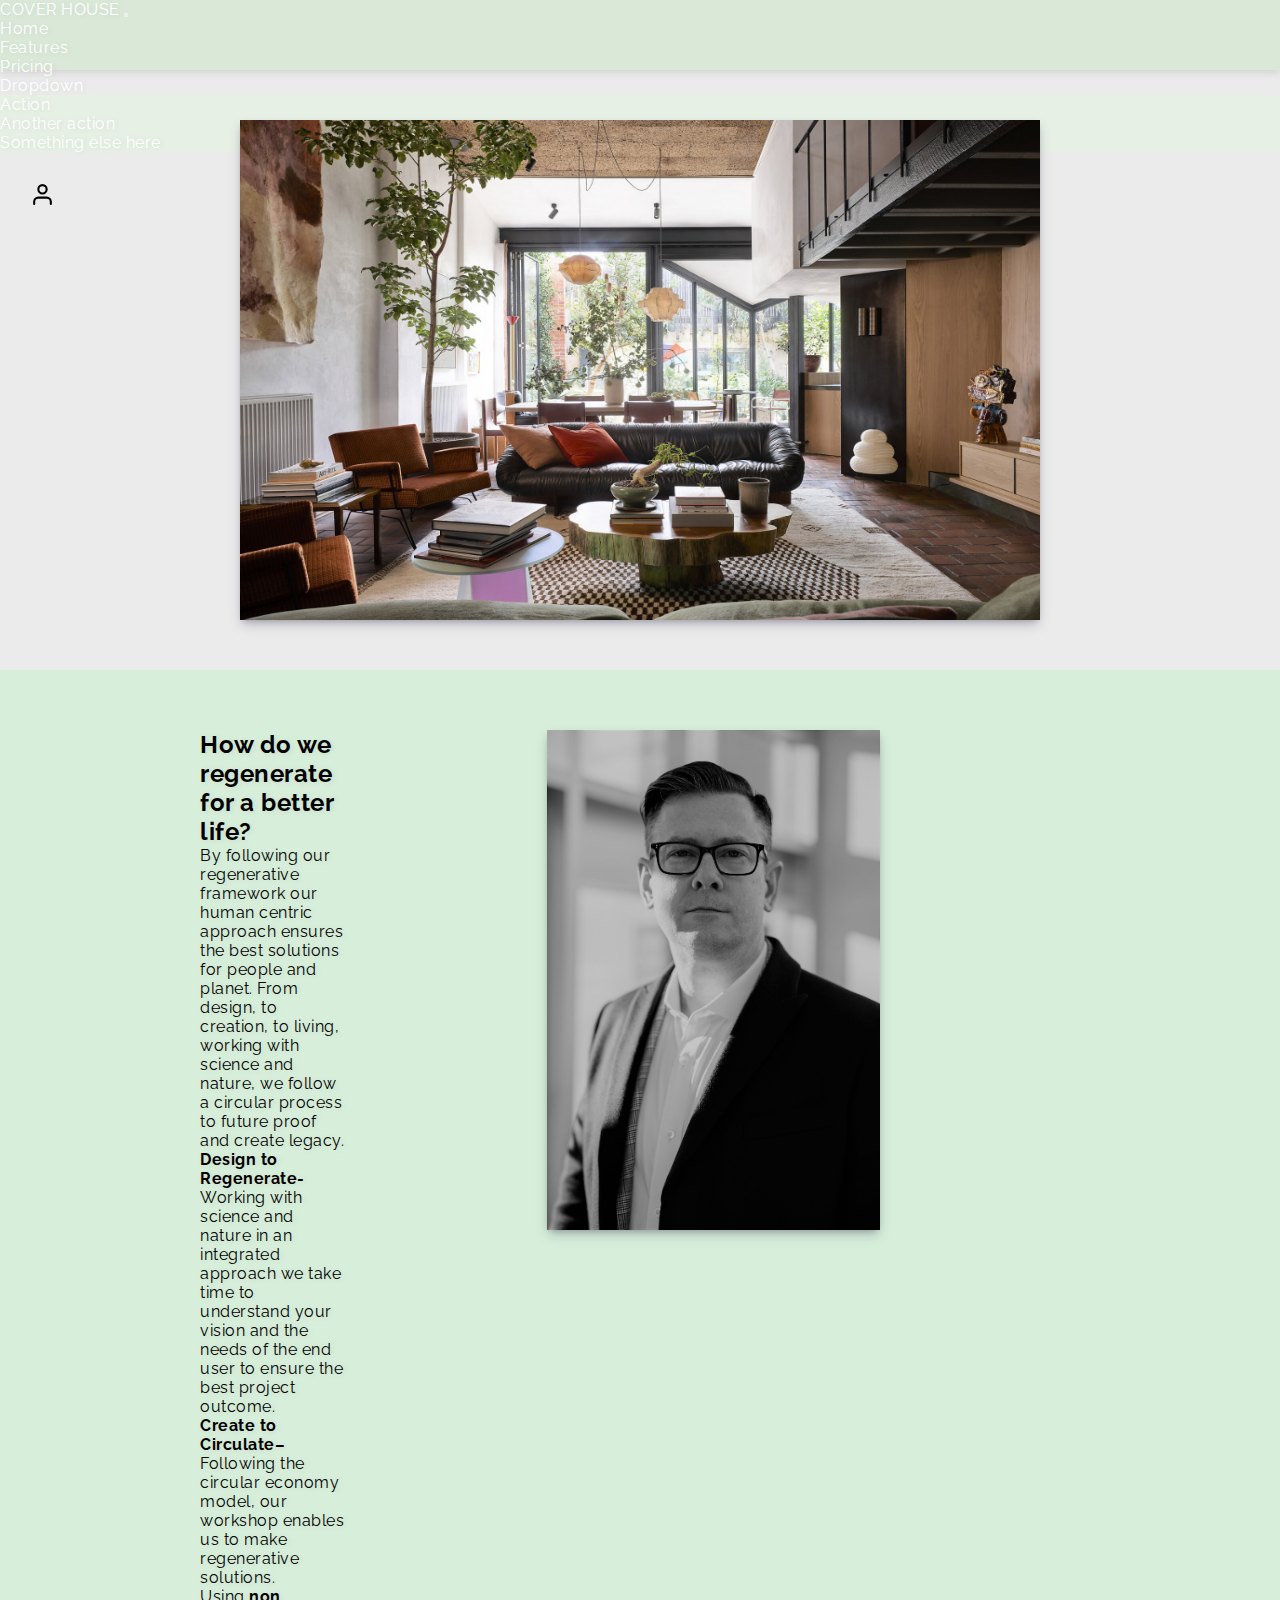
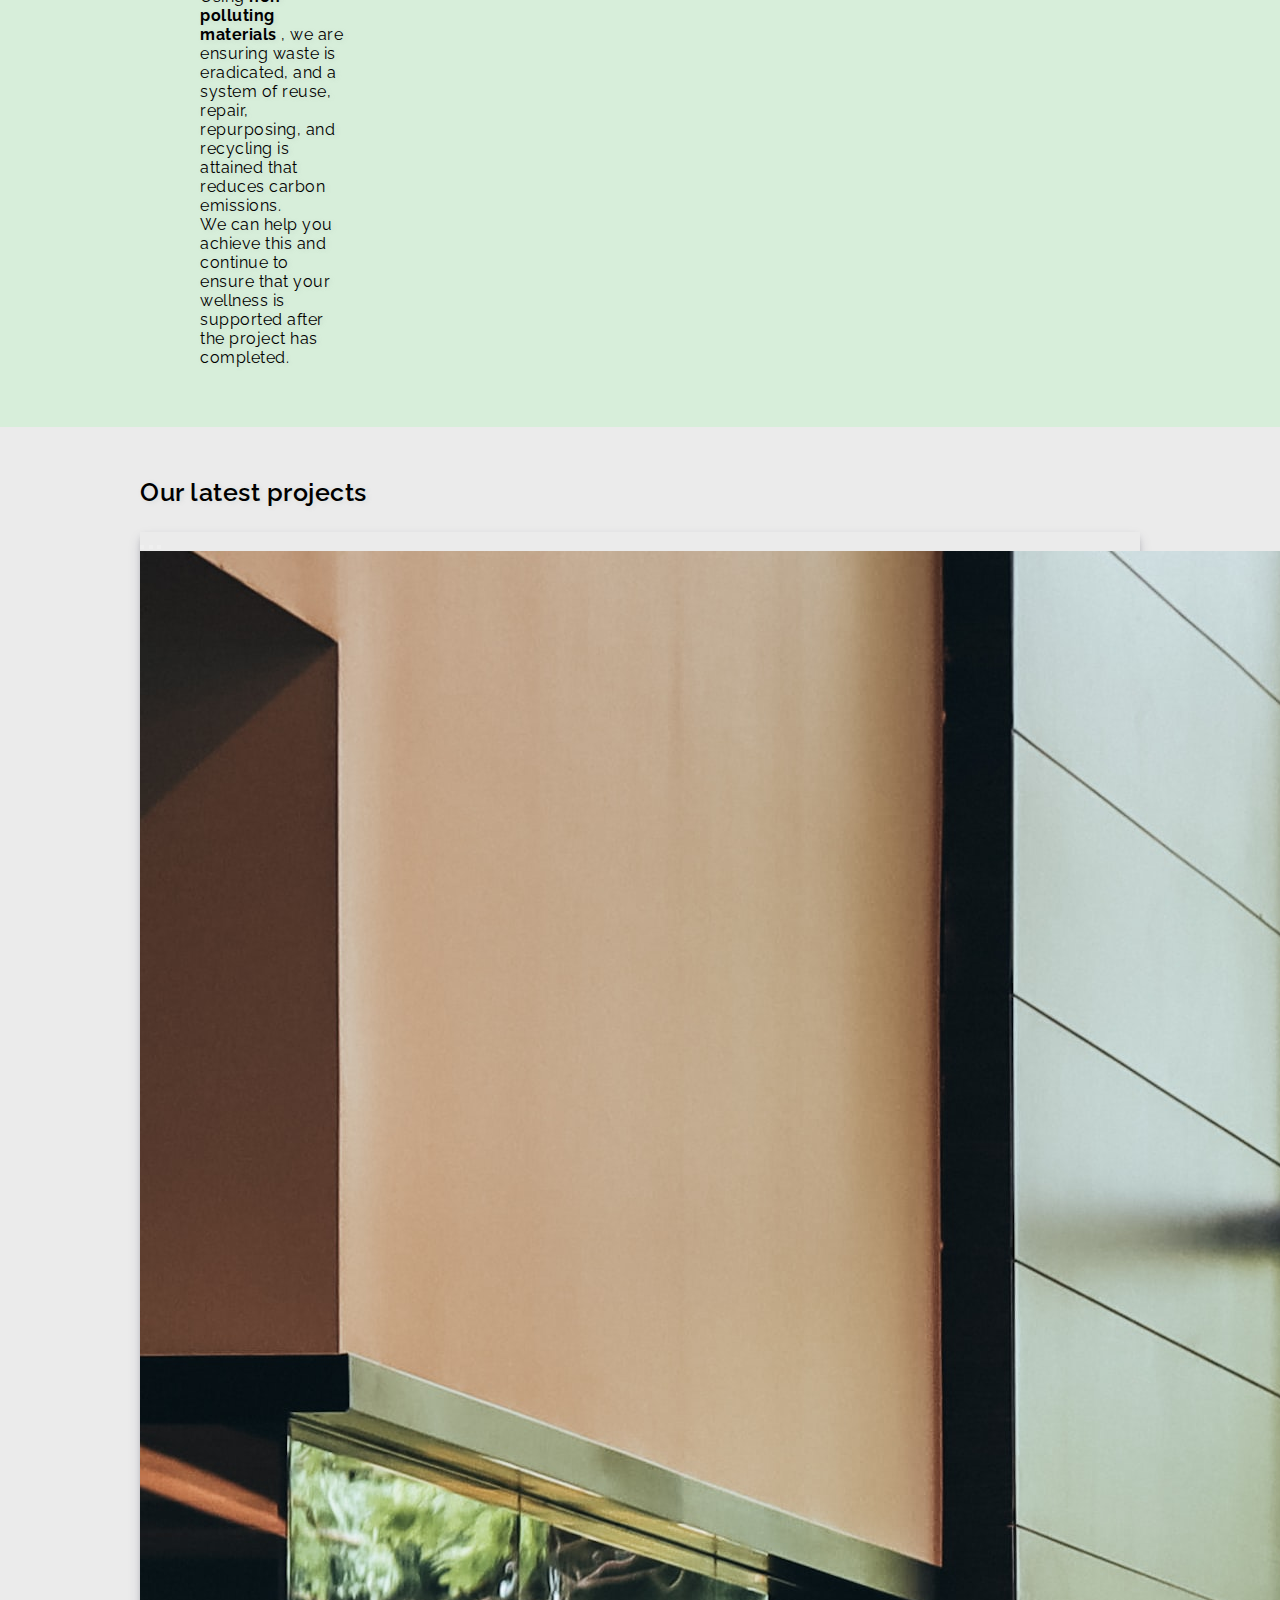
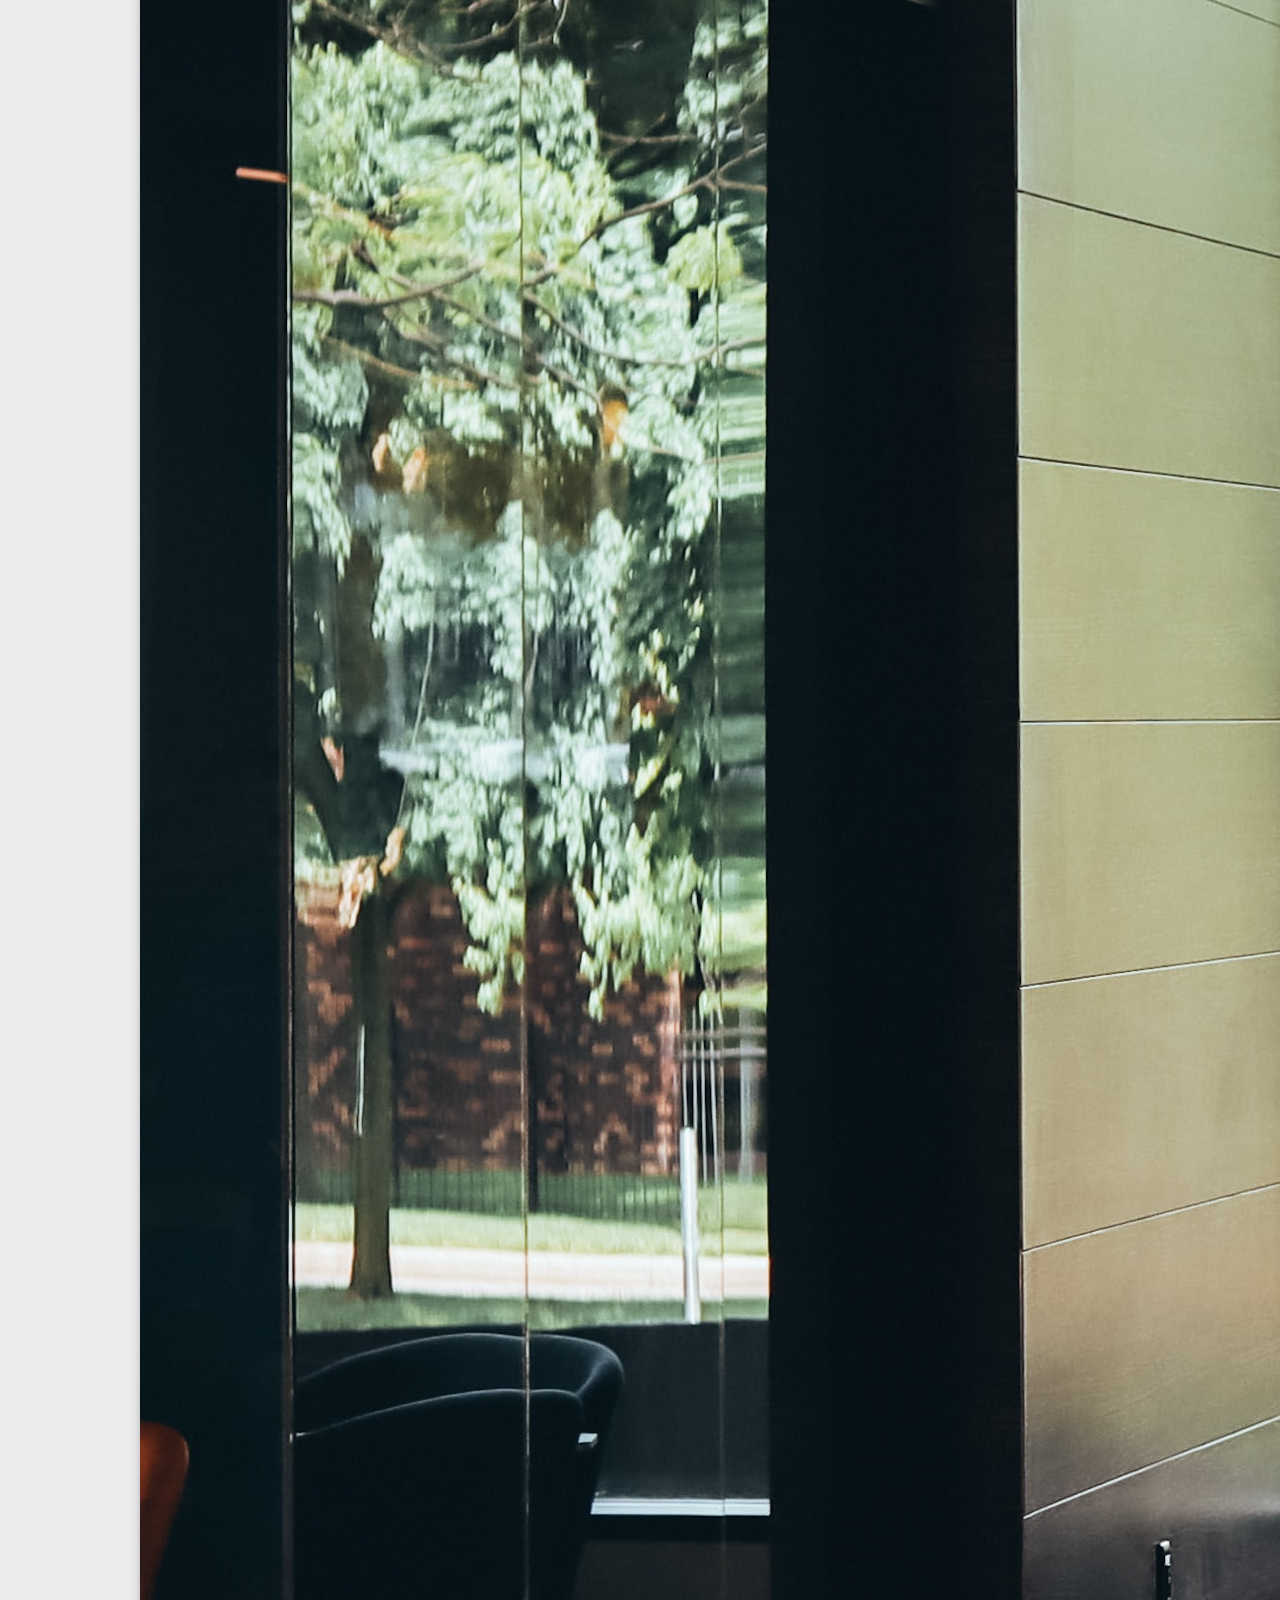
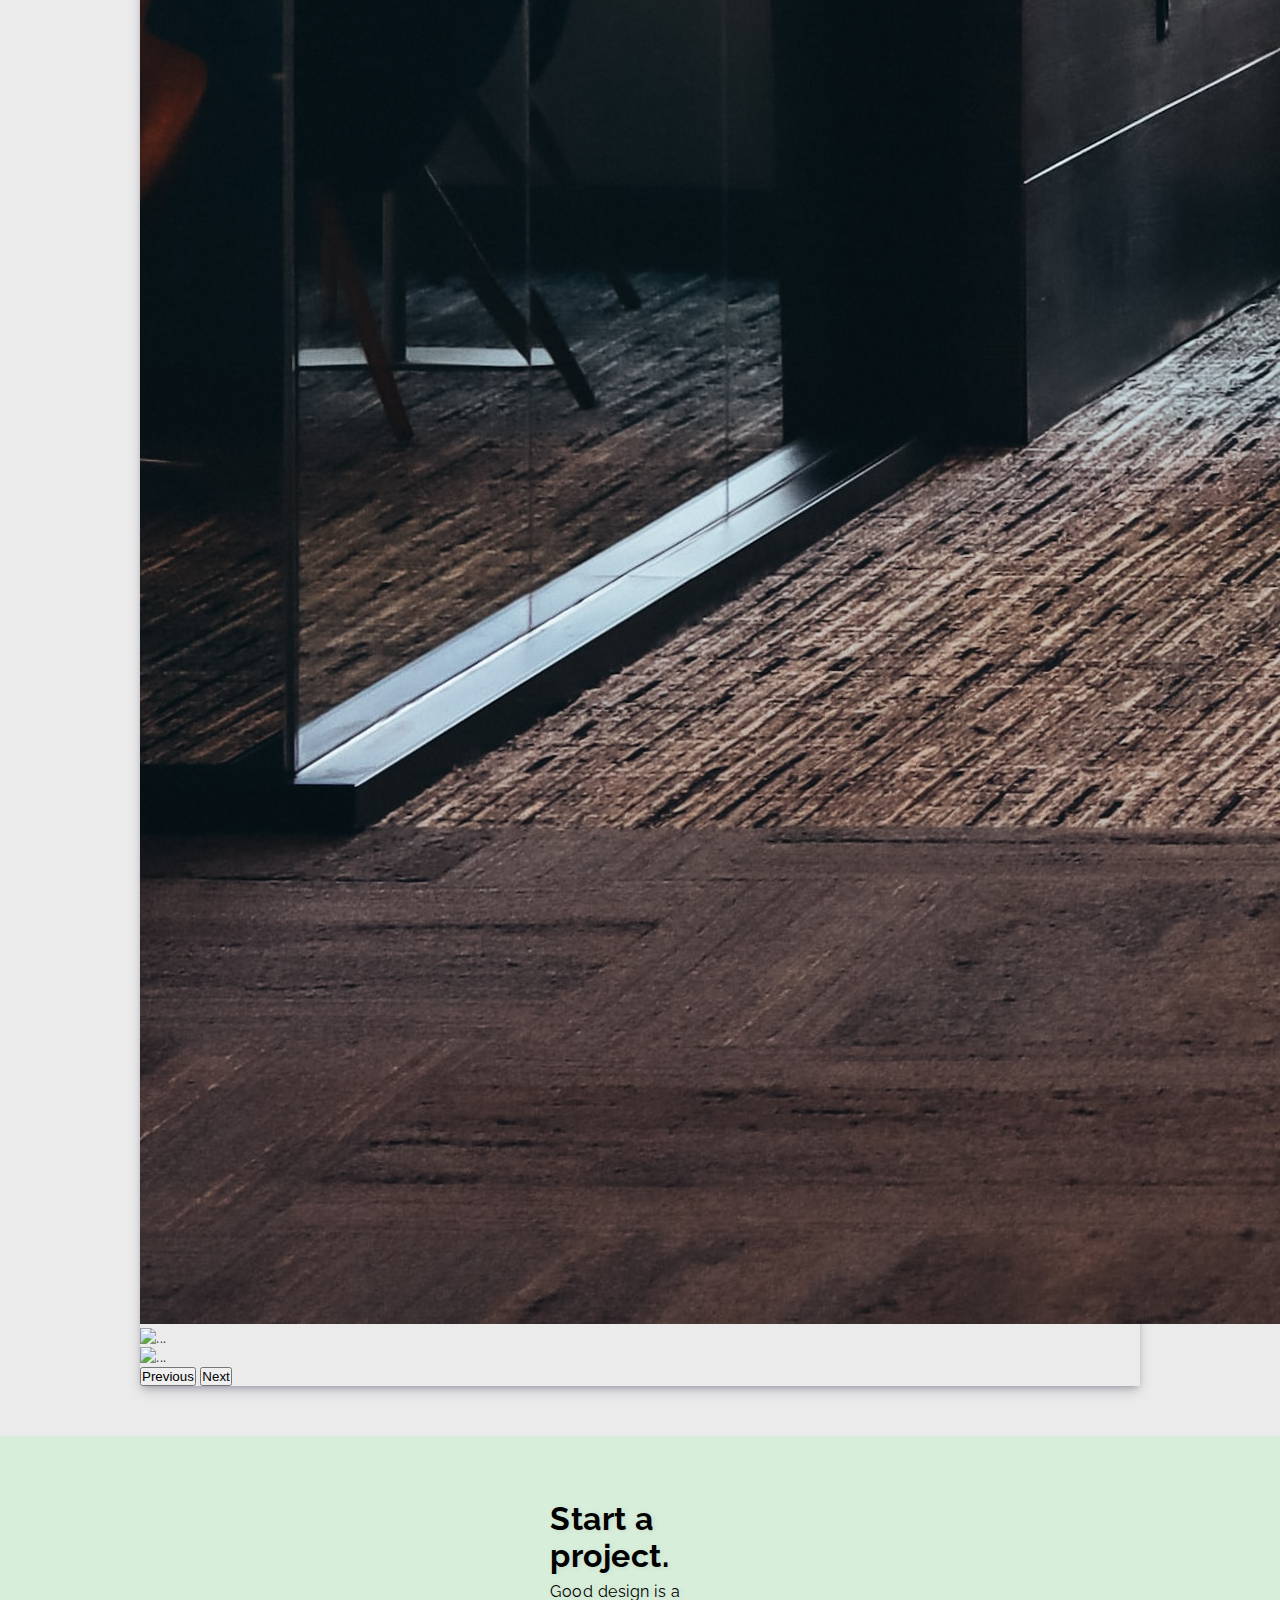
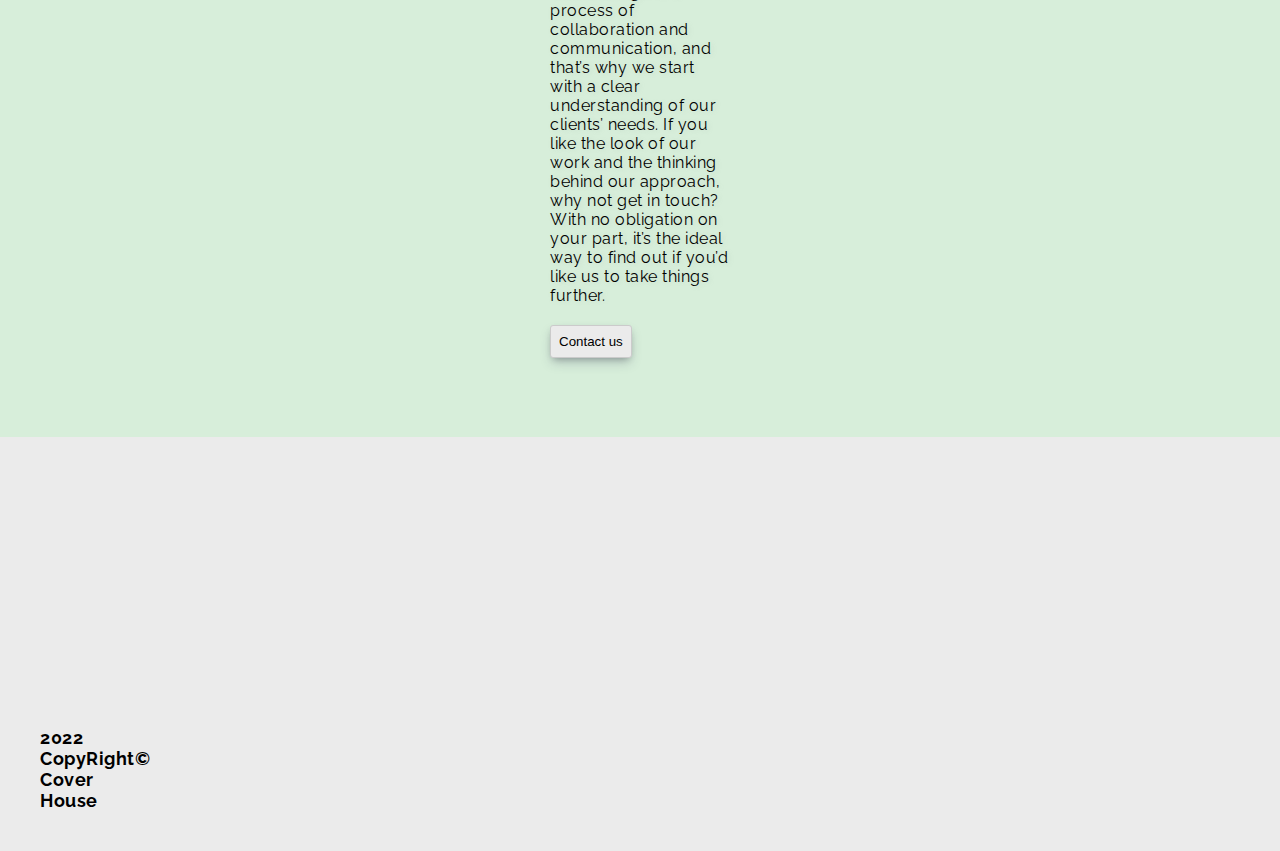
==== PruebaWeb3/HTML/index.html @ c7b503f0 "Cambio de copyright a copyright 2022" ====
﻿<!DOCTYPE html>
<html>
<head>
    <meta charset="utf-8" />
    <!--CSS-->
    <link href="https://cdn.jsdelivr.net/npm/bootstrap@5.2.0-beta1/dist/css/bootstrap.min.css" rel="stylesheet" integrity="sha384-0evHe/X+R7YkIZDRvuzKMRqM+OrBnVFBL6DOitfPri4tjfHxaWutUpFmBp4vmVor" crossorigin="anonymous">
    <link href="../CSS/styles.css" rel="stylesheet" />
    <title>Cover House</title>
</head>
<body>

    <!-- NAVBAR-->
    <nav class="navbar navbar-expand-lg background-navbar-green">
        <div class="container-fluid">
            <a class="navbar-brand" href="#">COVER HOUSE</a>
            <button class="navbar-toggler" type="button" data-bs-toggle="collapse" data-bs-target="#navbarNavDropdown" aria-controls="navbarNavDropdown" aria-expanded="false" aria-label="Toggle navigation">
                <span class="navbar-toggler-icon"></span>
            </button>
            <div class="collapse navbar-collapse" id="navbarNavDropdown">
                <ul class="navbar-nav">
                    <li class="nav-item">
                        <a class="nav-link " aria-current="page" href="#">Home</a>
                    </li>
                    <li class="nav-item">
                        <a class="nav-link" href="#">Features</a>
                    </li>
                    <li class="nav-item">
                        <a class="nav-link" href="#">Pricing</a>
                    </li>
                    <li class="nav-item dropdown">
                        <a class="nav-link dropdown-toggle" href="#" id="navbarDropdownMenuLink" role="button" data-bs-toggle="dropdown" aria-expanded="false">
                            Dropdown
                        </a>
                        <ul class="dropdown-menu" aria-labelledby="navbarDropdownMenuLink">
                            <li><a class="dropdown-item" href="#">Action</a></li>
                            <li><a class="dropdown-item" href="#">Another action</a></li>
                            <li><a class="dropdown-item" href="#">Something else here</a></li>
                        </ul>
                    </li>
                </ul>
            </div>
        </div>
        <div class="navbar-logo">
            <a href=""> <img src="../IMG/user.svg" alt="User" height="25" width="25"> </a> 
        </div>
    </nav>

    <!-- COVER IMAGE-->

    <div class="img-container">
        <img class="cover-img img-fluid" src="../IMG/cover-house.jpg" alt="Cover house " />
        <a class="text-image" href="../"> <h2>Gallery</h2></a>
    </div>

    <!--TESTIMONY-->
    <div class="testimony-container">
        <div class="text-testimony-container">

            <h2>How do we regenerate for a better life? </h2>
            <p>
                By following our regenerative framework our human centric approach ensures the best solutions for people and planet.

                From design, to creation, to living, working with science and nature, we follow a circular process to future proof and create legacy.
            </p>

            <p>
                <b>Design to Regenerate- </b> Working with science and nature in an integrated approach we take time to understand your vision and the needs of the end user to ensure the best project outcome.
            </p>

            <p> <b>Create to Circulate– </b>Following the circular economy model, our workshop enables us to make regenerative solutions.</p>
            <p> Using <b>non polluting materials</b> , we are ensuring waste is eradicated, and a system of reuse, repair, repurposing, and recycling is attained that reduces carbon emissions.</p>

            <p>We can help you achieve this and continue to ensure that your wellness is supported after the project has completed.</p>
        </div>
        <img class="img-testimony-container" src="../IMG/arquitecto-bw.jpg" alt="Architect" />
    </div>

    <!--CAROUSEL-->
    

    <div class="projects-carousel-container">

        <h3 class="title-projects"> Our latest projects</h3>

        <div id="carouselExampleDark" class="carousel carousel-dark slide" data-bs-ride="carousel">
            <div class="carousel-indicators">
                <button type="button" data-bs-target="#carouselExampleDark" data-bs-slide-to="0" class="active" aria-current="true" aria-label="Slide 1"></button>
                <button type="button" data-bs-target="#carouselExampleDark" data-bs-slide-to="1" aria-label="Slide 2"></button>
                <button type="button" data-bs-target="#carouselExampleDark" data-bs-slide-to="2" aria-label="Slide 3"></button>
            </div>
            <div class="carousel-inner">
                <div class="carousel-item active">
                    <img src="../IMG/project-living.jpg" class="d-block w-100" alt="...">
                </div>
                <div class="carousel-item" >
                    <img src="../IMG/project-bathroom.jpg" class="d-block w-100" alt="...">

                </div>
                <div class="carousel-item">
                    <img src="../IMG/project-livingroom2.jpg"  class="d-block w-100" alt="..." />
                </div>
            </div>
            <button class="carousel-control-prev" type="button" data-bs-target="#carouselExampleDark" data-bs-slide="prev">
                <span class="carousel-control-prev-icon" aria-hidden="true"></span>
                <span class="visually-hidden">Previous</span>
            </button>
            <button class="carousel-control-next" type="button" data-bs-target="#carouselExampleDark" data-bs-slide="next">
                <span class="carousel-control-next-icon" aria-hidden="true"></span>
                <span class="visually-hidden">Next</span>
            </button>
        </div>

    </div>

    <!--CONTACT-->

    <div class="consulta-container">
        <h4 class="title-consulta-container"> Start a project.</h4>
        <p class="text-consulta-container">
            Good design is a process of collaboration and communication, and that’s why we start with a clear understanding of our clients’ needs.
            If you like the look of our work and the thinking behind our approach, why not get in touch? 
            With no obligation on your part, it’s the ideal way to find out if you’d like us to take things further.
        </p>
        <button class="button-consulta">Contact us</button>
</div>

    <!--FOOTER-->

    <footer class="footer-container">
        <h4 class="text-footer-container">2022 CopyRight© Cover House</h4>
        <iframe src="https://www.google.com/maps/embed?pb=!1m18!1m12!1m3!1d4472.017684661272!2d16.36511483940194!3d48.20512074247975!2m3!1f0!2f0!3f0!3m2!1i1024!2i768!4f13.1!3m3!1m2!1s0x476d0799bf2006df%3A0x8685168014c4425f!2sThe%20Hofburg!5e0!3m2!1ses!2sar!4v1658348563997!5m2!1ses!2sar" width="400" height="300" style="border:0;" allowfullscreen="" loading="lazy" referrerpolicy="no-referrer-when-downgrade"></iframe>

    </footer>


    <!-- JavaScript-->
    <script src="https://cdn.jsdelivr.net/npm/bootstrap@5.2.0-beta1/dist/js/bootstrap.bundle.min.js"
            integrity="sha384-pprn3073KE6tl6bjs2QrFaJGz5/SUsLqktiwsUTF55Jfv3qYSDhgCecCxMW52nD2" crossorigin="anonymous"></script>
</body>
</html>
---- PruebaWeb3/CSS/styles.css ----
﻿@import url('https://fonts.googleapis.com/css2?family=Oswald:wght@200;300;400&family=Raleway:ital,wght@0,300;1,300&display=swap');

:root {
    --purewhite: #ffffff;
    --body--bg--white: #ebebeb;
    --navbar--bg--green: #DAE8D8;
    --navbar--dropdown--bg--lightergreen: #E7F0E5;
    --container--testimony--lightgreen: #D7EEDA;
    --consulta--container--pinklavender: #EAA79A;
    --consulta--button--verdeOliva: #78783F;
    --consulta--button--verdeMoho: #BBD686;
}

* {
    margin: 0;
    padding: 0;
    box-sizing:border-box;
}
body {
    font-family: 'Raleway', sans-serif;
    font-size: 16px;
    background-color: var(--body--bg--white);
    letter-spacing: 0.5px;
}

/*NAVBAR*/
.navbar {
    height: 70px;
    text-shadow: 2px 1px 5px rgba(145, 150, 150, 0.18);
    box-shadow: rgba(99, 99, 99, 0.2) 0px 2px 8px 0px;
}

.background-navbar-green {
    background-color: var(--navbar--bg--green);
}
/*NAVBAR ITEM*/

.navbar-nav li {
    transition: font-size .2s ease;
}

    .navbar-nav li:hover {
        font-size: 17px;
    }

/*DROPDOWN*/
.dropdown-menu {
    background-color: var(--navbar--dropdown--bg--lightergreen);
    border-radius: 4px;
    border: var(--navbar--dropdown--bg--lightergreen);
}

/*LOGO*/
.navbar-logo {
    margin: 30px;
}

/*COVER IMAGE*/
.img-container {
    align-content: center;
    margin-right: auto;
    margin-left: auto;
    margin-top: 50px;
    margin-bottom: 50px;
    position: relative;
    display: flex;
    justify-content: center;
    align-items: center;
}

.cover-img {
    width: 800px;
    height: 500px;
    transition: .5s ease;
    transition-property: box-shadow, filter;
    box-shadow: rgba(50, 50, 93, 0.25) 0px 6px 12px -2px, rgba(0, 0, 0, 0.3) 0px 3px 7px -3px;
}

.cover-img:hover {
    box-shadow: rgba(50, 50, 93, 0.25) 0px 13px 27px -5px, rgba(0, 0, 0, 0.3) 0px 8px 16px -8px;
    filter: brightness(.5);
}

.text-image {
    color: var(--purewhite);
    position: absolute;
    opacity: 0;
}

.text-image h2 {
    font-size: 28px;
    text-shadow: 2px 1px 15px rgba(145, 150, 150, 0.18);
}

.img-container:hover .text-image {
    transition: .5s ease;
    opacity: 100;
}

a:link {
    color: var(--purewhite);
    text-decoration: none;
}

/*TESTIMONY CONTAINER*/

.testimony-container {
    background-color: var(--container--testimony--lightgreen);
    display: flex;
    align-content: center;
    margin-right: auto;
    margin-left: auto;
    gap: 50px;
}

.text-testimony-container {
    margin-left: 200px;
    margin-right: 150px;
    margin-top: 60px;
    margin-bottom: 60px;
    align-items: center;
    font-size: 16px;
    text-shadow: 2px 1px 5px rgba(145, 150, 150, 0.18);
}

.img-testimony-container {
    width: 550px;
    height: 500px;
    margin-right: 400px;
    margin-top: 60px;
    margin-bottom: 60px;
    box-shadow: rgba(50, 50, 93, 0.25) 0px 6px 12px -2px, rgba(0, 0, 0, 0.3) 0px 3px 7px -3px;
}


/* PROJECT CAROUSEL*/

.projects-carousel-container {
    align-content: center;
    margin-right: auto;
    margin-left: auto;
    margin-top: 50px;
    margin-bottom: 50px;
    position: relative;
    justify-content: center;
    align-items: center;
    max-width: 1000px;
}

.carousel {
    box-shadow: rgba(50, 50, 93, 0.25) 0px 6px 12px -2px, rgba(0, 0, 0, 0.3) 0px 3px 7px -3px;
    
}

.title-projects {
    font-size: 25px;
    margin-bottom: 25px;
    font-weight: 600;
    text-shadow: 2px 1px 5px rgba(145, 150, 150, 0.18);
}

.carousel-caption h5, .carousel-caption p {
    color: var(--purewhite);
    font-size: 17px;
    text-shadow: 2px 1px 5px rgba(145, 150, 150, 0.18);
}

/*CONSULTA*/
.consulta-container {
    background-color: var(--container--testimony--lightgreen);
    padding: 4rem 0;
}

.title-consulta-container {
    margin: 0 550px 8px;
    font-size: 32px;
    text-shadow: 2px 1px 5px rgba(145, 150, 150, 0.18);
}

.text-consulta-container {
    margin: 5px 550px;
    text-shadow: 2px 1px 5px rgba(145, 150, 150, 0.18);
}

.button-consulta {
    background-color: var(--body--bg--white);
    padding: 8px 8px 8px 8px;
    margin: 15px 550px;
    border: 1px solid #CBCBCB;
    border-radius: 3px;
    display: inline-block;
    box-shadow: rgba(50, 50, 93, 0.25) 0px 6px 12px -2px, rgba(0, 0, 0, 0.3) 0px 3px 7px -3px;
}
/*FOOTER*/
.footer-container {
    background-color: var(--body--bg--white);
    margin: 30px;
    display: flex;
    
}

.text-footer-container {
    font-size: 18px;
    margin-bottom: 10px;
    margin-left: 10px;
    margin-top: 260px;
}

iframe {
    height:240px;
    width: 400px;
    margin-left: 800px;
    margin-top: 40px;
}
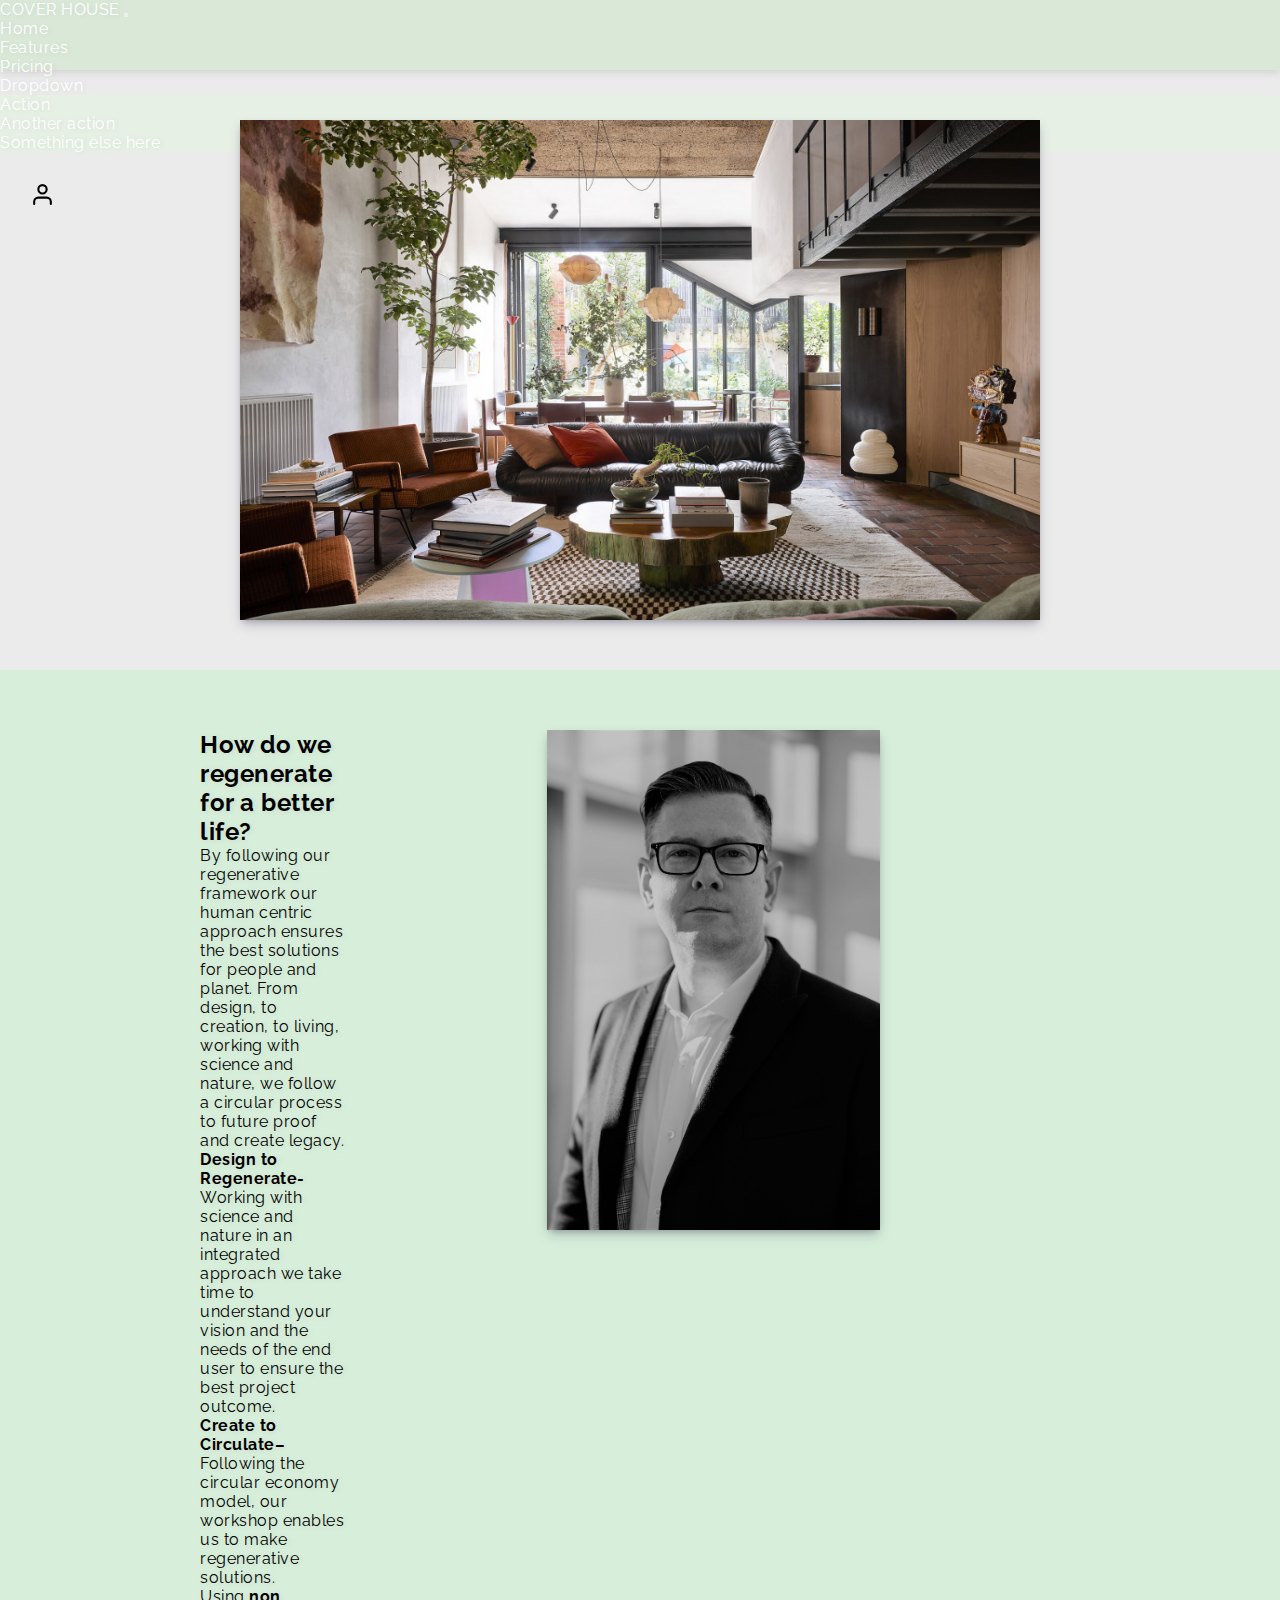
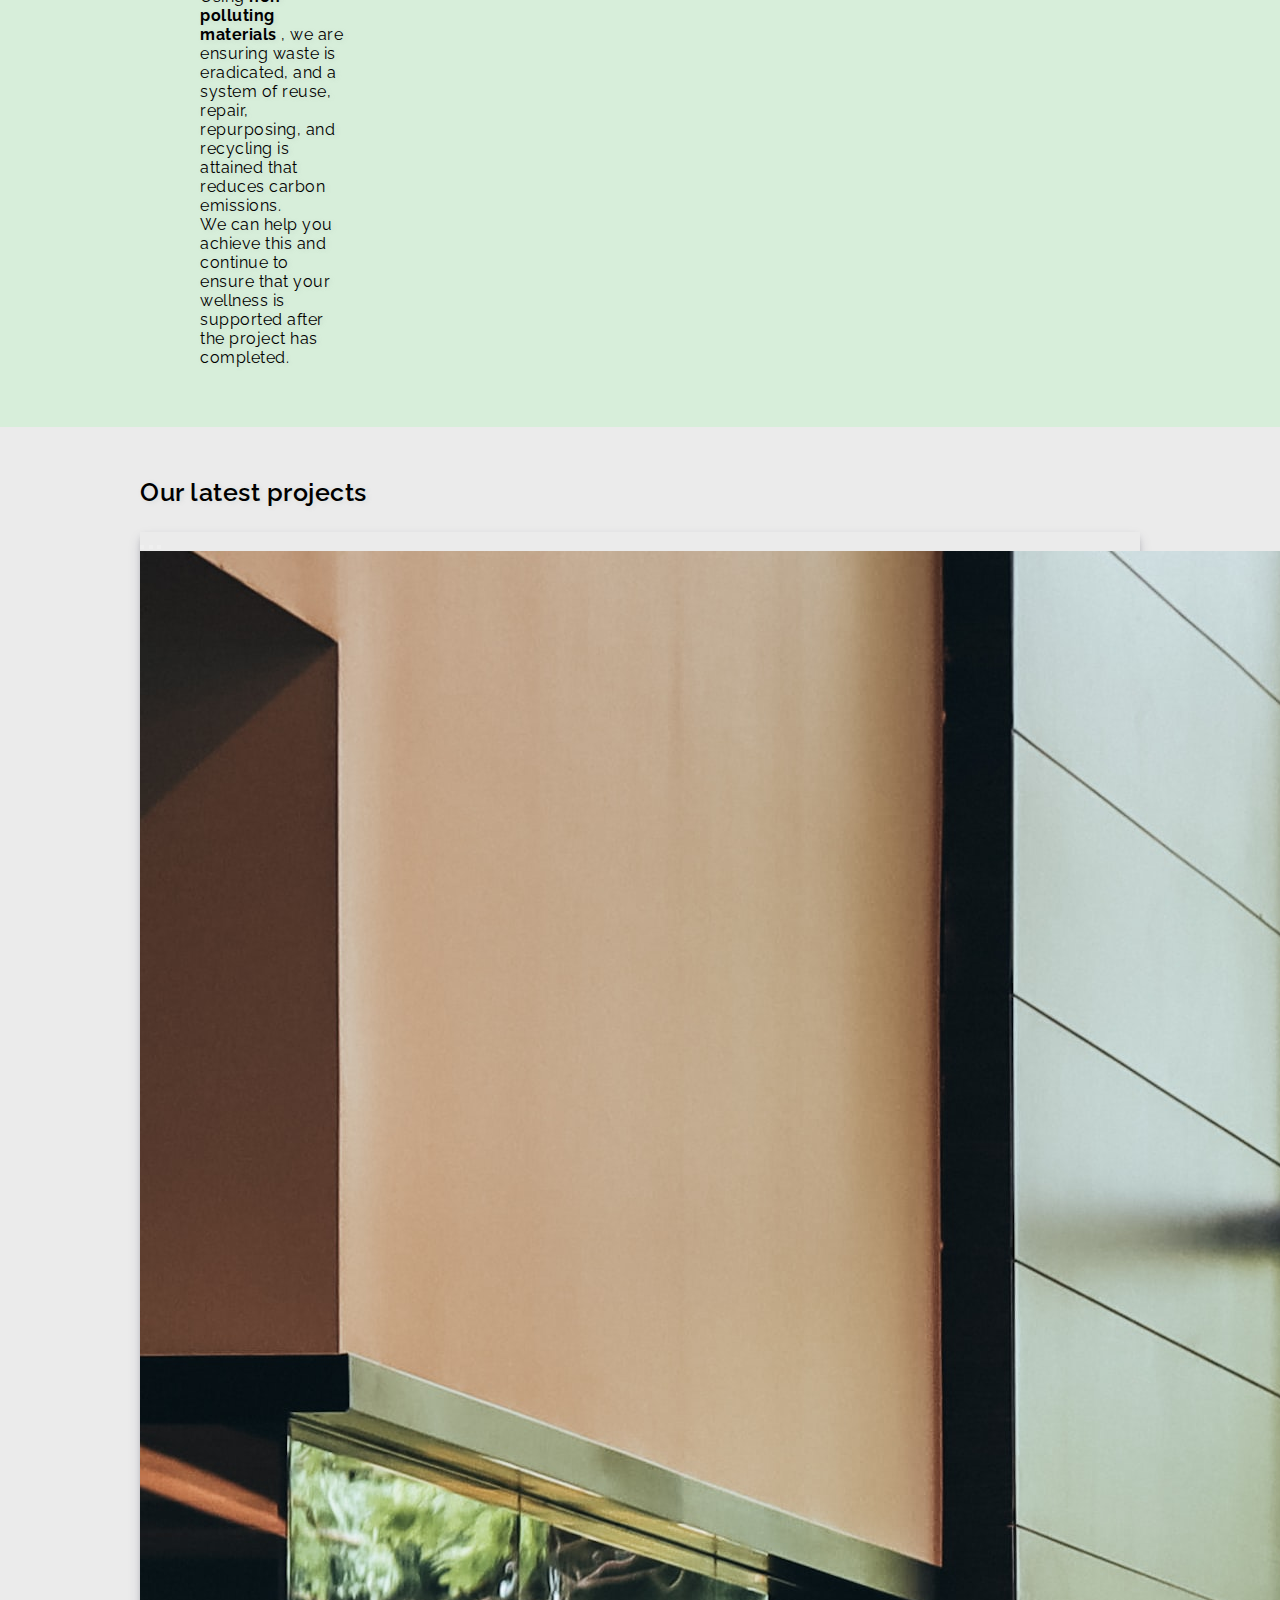
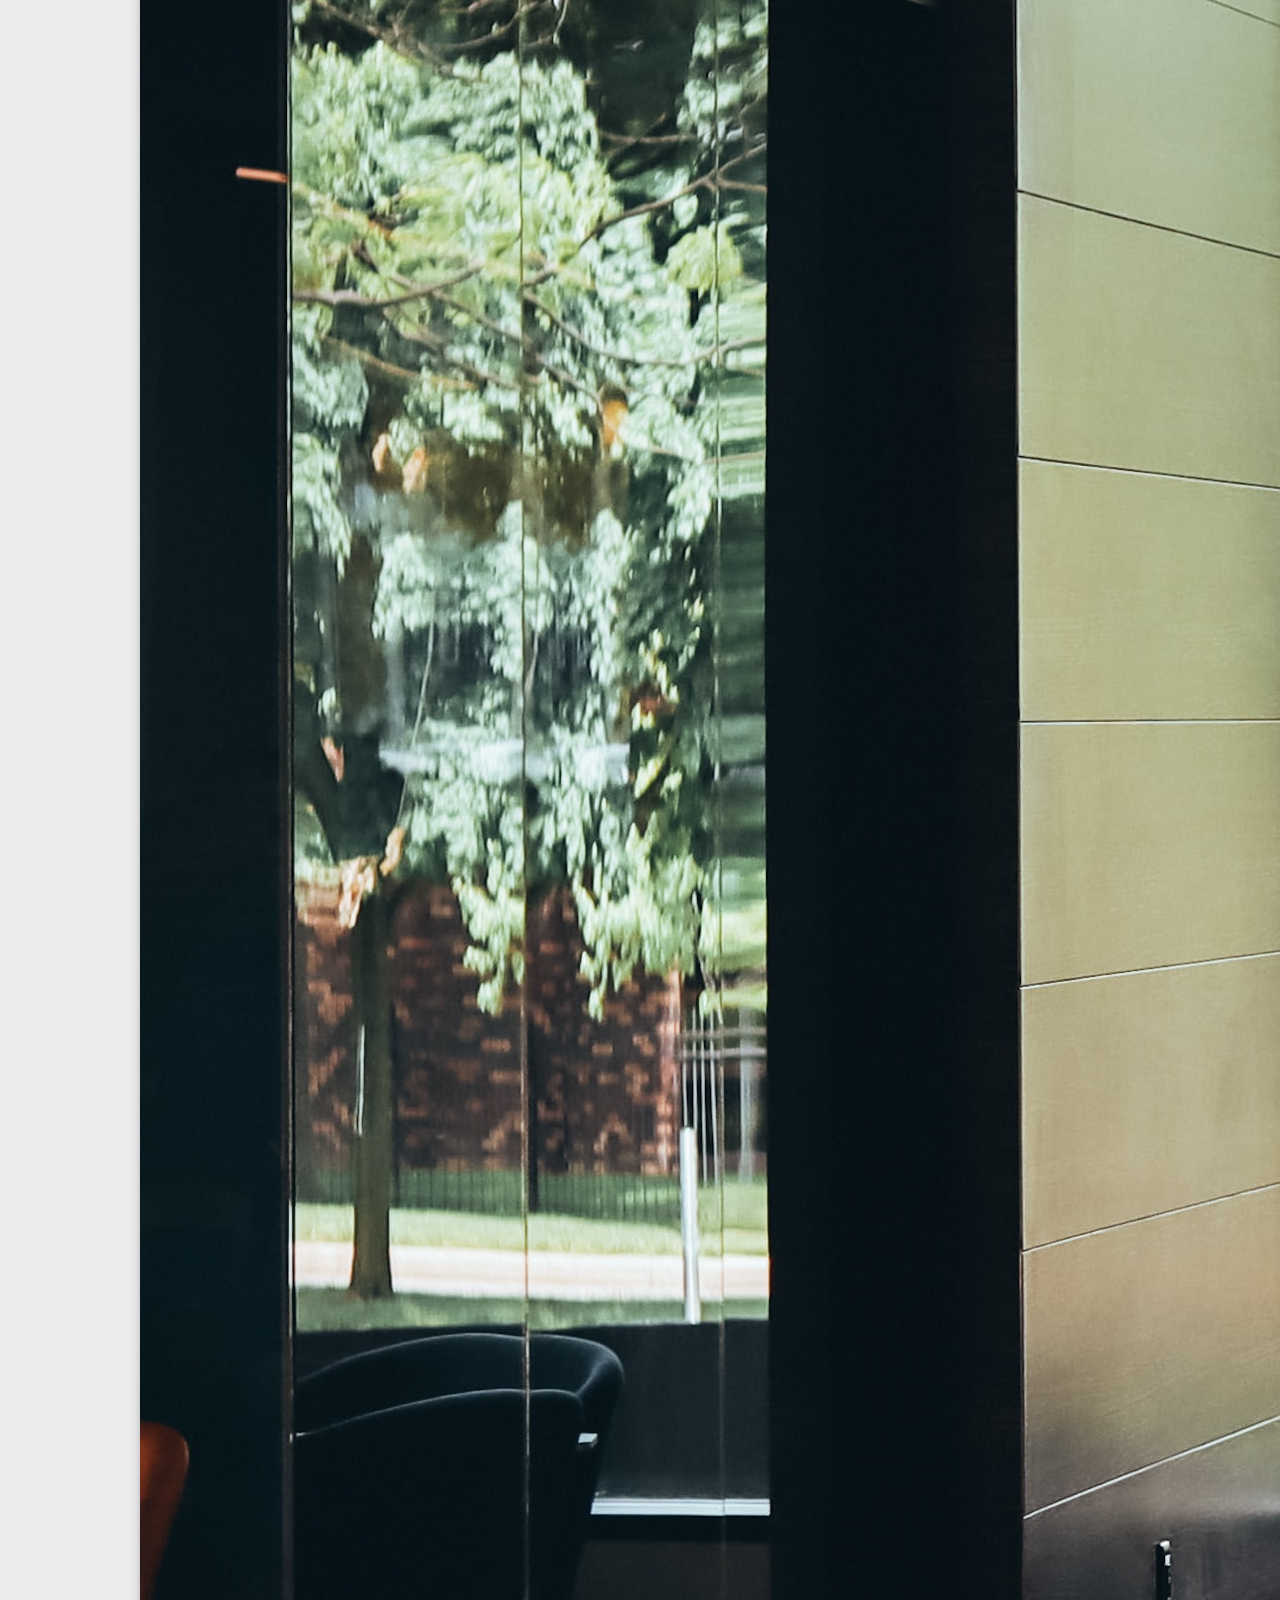
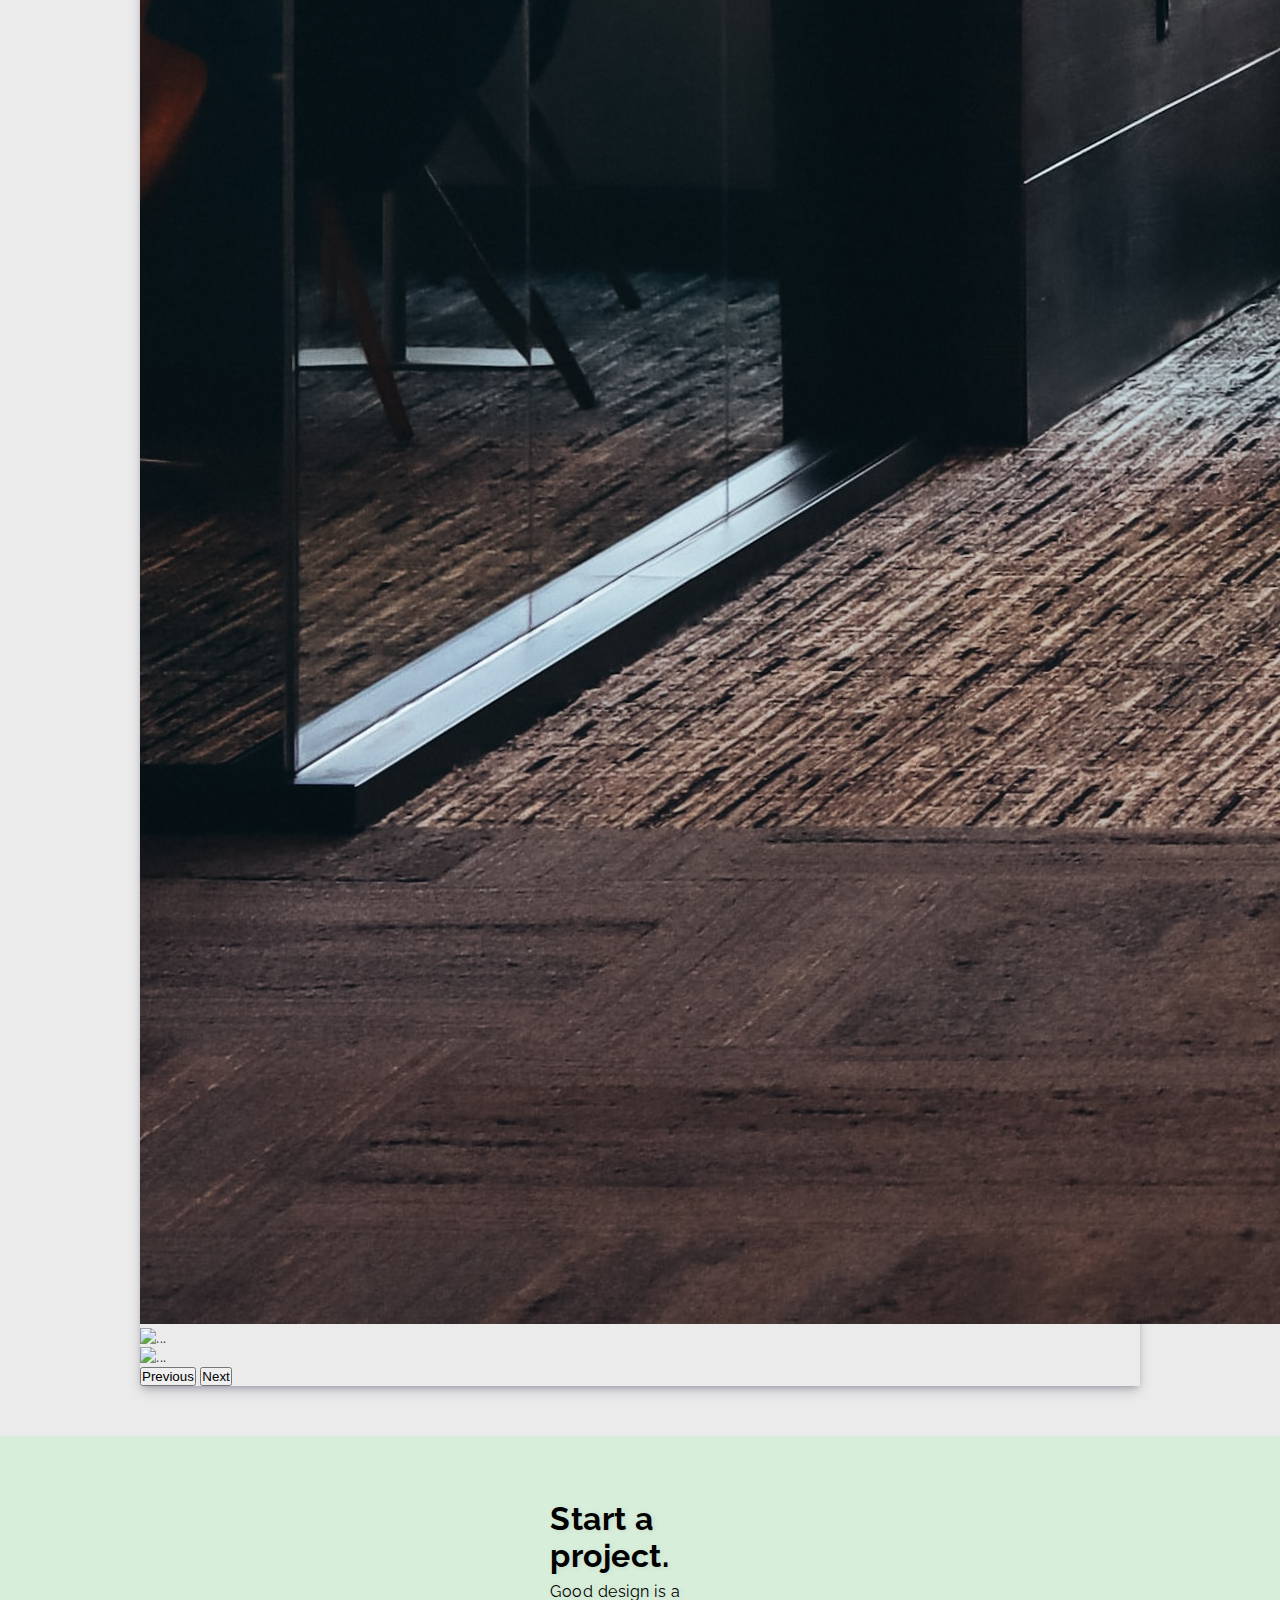
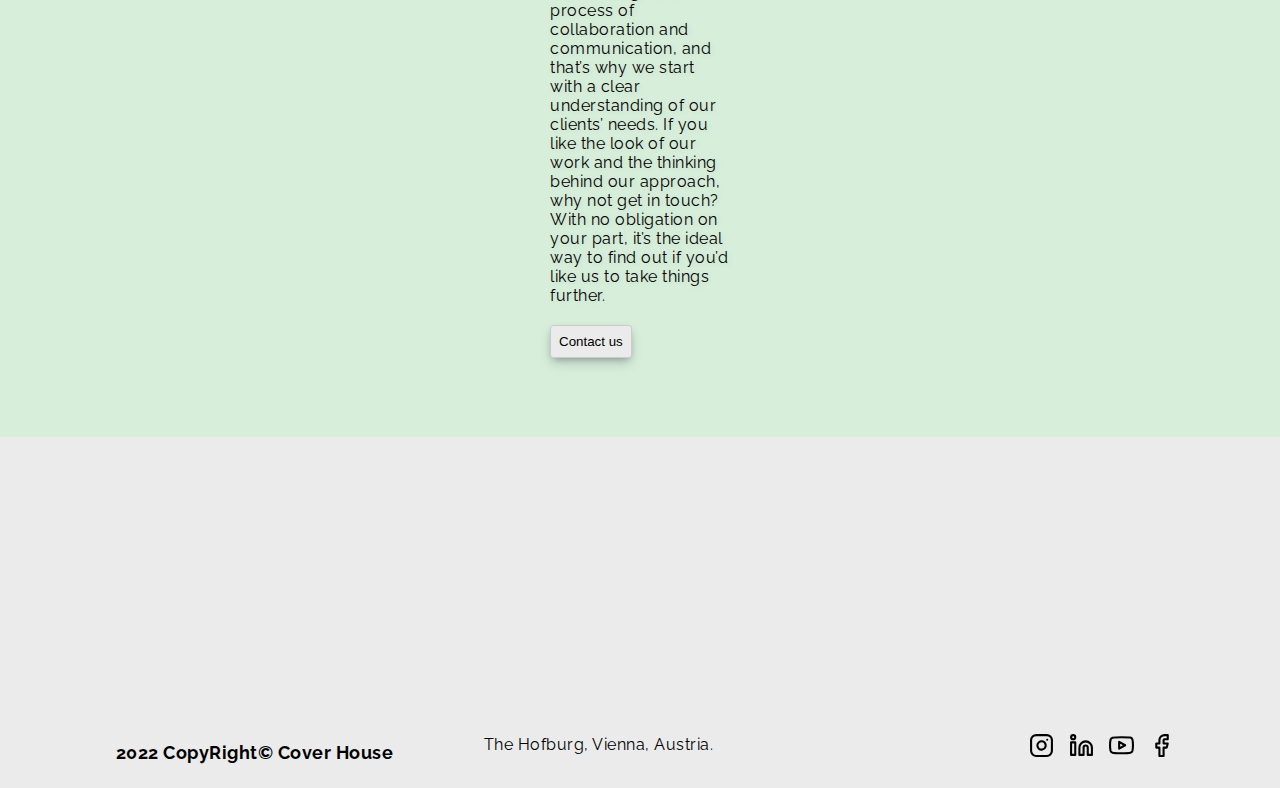
==== commit 15103f12: "Cambios en el footer, iconos, mapa y dirección." ====
--- a/PruebaWeb3/HTML/index.html
+++ b/PruebaWeb3/HTML/index.html
@@ -128,7 +128,19 @@
 
     <footer class="footer-container">
         <h4 class="text-footer-container">2022 CopyRight© Cover House</h4>
-        <iframe src="https://www.google.com/maps/embed?pb=!1m18!1m12!1m3!1d4472.017684661272!2d16.36511483940194!3d48.20512074247975!2m3!1f0!2f0!3f0!3m2!1i1024!2i768!4f13.1!3m3!1m2!1s0x476d0799bf2006df%3A0x8685168014c4425f!2sThe%20Hofburg!5e0!3m2!1ses!2sar!4v1658348563997!5m2!1ses!2sar" width="400" height="300" style="border:0;" allowfullscreen="" loading="lazy" referrerpolicy="no-referrer-when-downgrade"></iframe>
+
+        <div class="footer-map-container">
+            <iframe src="https://www.google.com/maps/embed?pb=!1m18!1m12!1m3!1d4472.017684661272!2d16.36511483940194!3d48.20512074247975!2m3!1f0!2f0!3f0!3m2!1i1024!2i768!4f13.1!3m3!1m2!1s0x476d0799bf2006df%3A0x8685168014c4425f!2sThe%20Hofburg!5e0!3m2!1ses!2sar!4v1658348563997!5m2!1ses!2sar" width="400" height="300" style="border:0;" allowfullscreen="" loading="lazy" referrerpolicy="no-referrer-when-downgrade"></iframe>
+            <p>The Hofburg, Vienna, Austria.</p>
+        </div>
+
+        <div class="footer-icons-container">
+            <img class="footer-icon-container" src="../IMG/instagram.svg" alt="Alternate Text" />
+            <img class="footer-icon-container" src="../IMG/linkedin.svg" alt="Alternate Text" />
+            <img class="footer-icon-container" src="../IMG/youtube.svg" alt="Alternate Text" />
+            <img class="footer-icon-container" src="../IMG/facebook.svg" alt="Alternate Text" />
+        </div>
+
 
     </footer>
 
--- a/PruebaWeb3/CSS/styles.css
+++ b/PruebaWeb3/CSS/styles.css
@@ -14,8 +14,9 @@
 * {
     margin: 0;
     padding: 0;
-    box-sizing:border-box;
-}
+    box-sizing: border-box;
+}
+
 body {
     font-family: 'Raleway', sans-serif;
     font-size: 16px;
@@ -76,10 +77,10 @@
     box-shadow: rgba(50, 50, 93, 0.25) 0px 6px 12px -2px, rgba(0, 0, 0, 0.3) 0px 3px 7px -3px;
 }
 
-.cover-img:hover {
-    box-shadow: rgba(50, 50, 93, 0.25) 0px 13px 27px -5px, rgba(0, 0, 0, 0.3) 0px 8px 16px -8px;
-    filter: brightness(.5);
-}
+    .cover-img:hover {
+        box-shadow: rgba(50, 50, 93, 0.25) 0px 13px 27px -5px, rgba(0, 0, 0, 0.3) 0px 8px 16px -8px;
+        filter: brightness(.5);
+    }
 
 .text-image {
     color: var(--purewhite);
@@ -87,10 +88,10 @@
     opacity: 0;
 }
 
-.text-image h2 {
-    font-size: 28px;
-    text-shadow: 2px 1px 15px rgba(145, 150, 150, 0.18);
-}
+    .text-image h2 {
+        font-size: 28px;
+        text-shadow: 2px 1px 15px rgba(145, 150, 150, 0.18);
+    }
 
 .img-container:hover .text-image {
     transition: .5s ease;
@@ -149,7 +150,6 @@
 
 .carousel {
     box-shadow: rgba(50, 50, 93, 0.25) 0px 6px 12px -2px, rgba(0, 0, 0, 0.3) 0px 3px 7px -3px;
-    
 }
 
 .title-projects {
@@ -194,21 +194,37 @@
 /*FOOTER*/
 .footer-container {
     background-color: var(--body--bg--white);
-    margin: 30px;
-    display: flex;
-    
+    padding:15px;
+    display: flex;
+    justify-content: space-evenly;
 }
 
 .text-footer-container {
     font-size: 18px;
     margin-bottom: 10px;
     margin-left: 10px;
-    margin-top: 260px;
+    margin-top: 290px;
+}
+
+.footer-map-container {
+    display: block;
+    margin-top:39px;
 }
 
 iframe {
-    height:240px;
-    width: 400px;
-    margin-left: 800px;
-    margin-top: 40px;
-}
+    height: 240px;
+    width: 350px;
+}
+
+.footer-icons-container {
+    gap: 15px;
+    display: flex;
+    align-items: end;
+    margin-bottom: 15px;
+    margin-left: 105px;
+}
+
+.footer-icon-container {
+    height: 25px;
+    width: 25px;
+}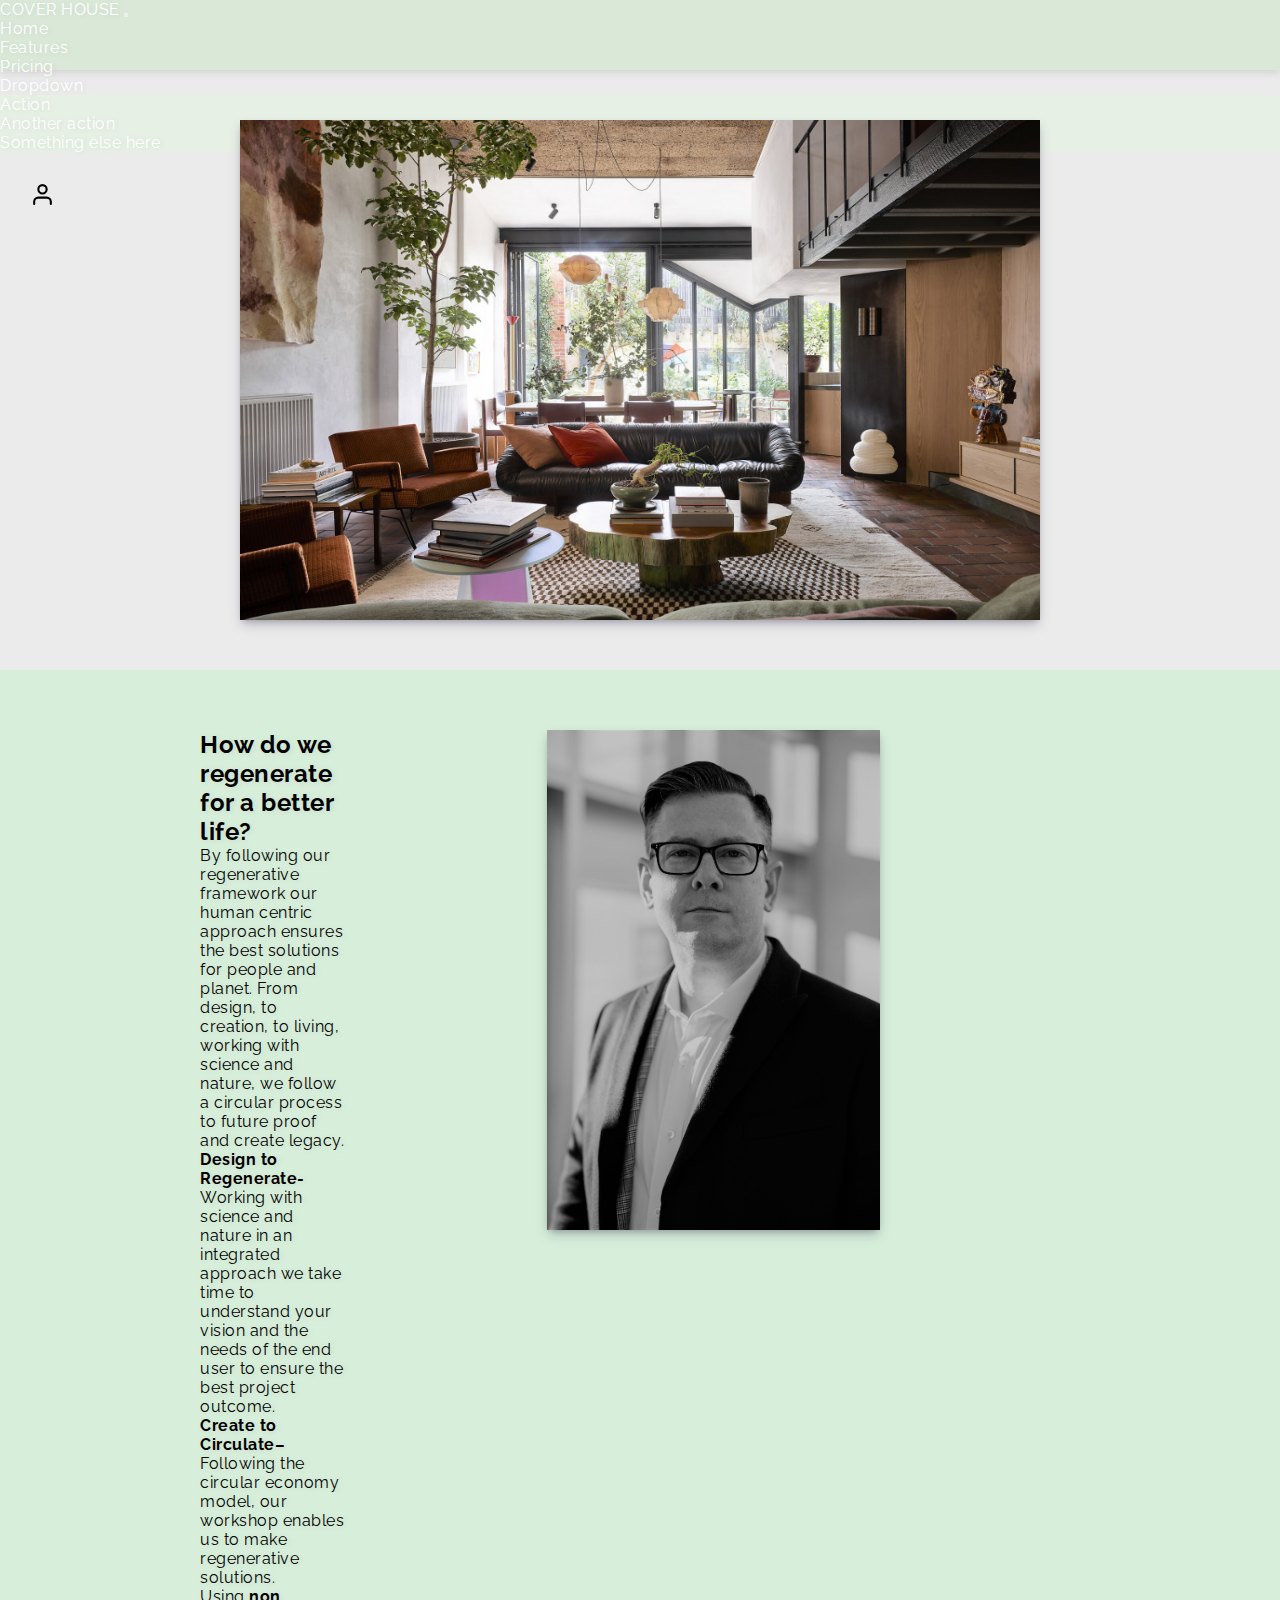
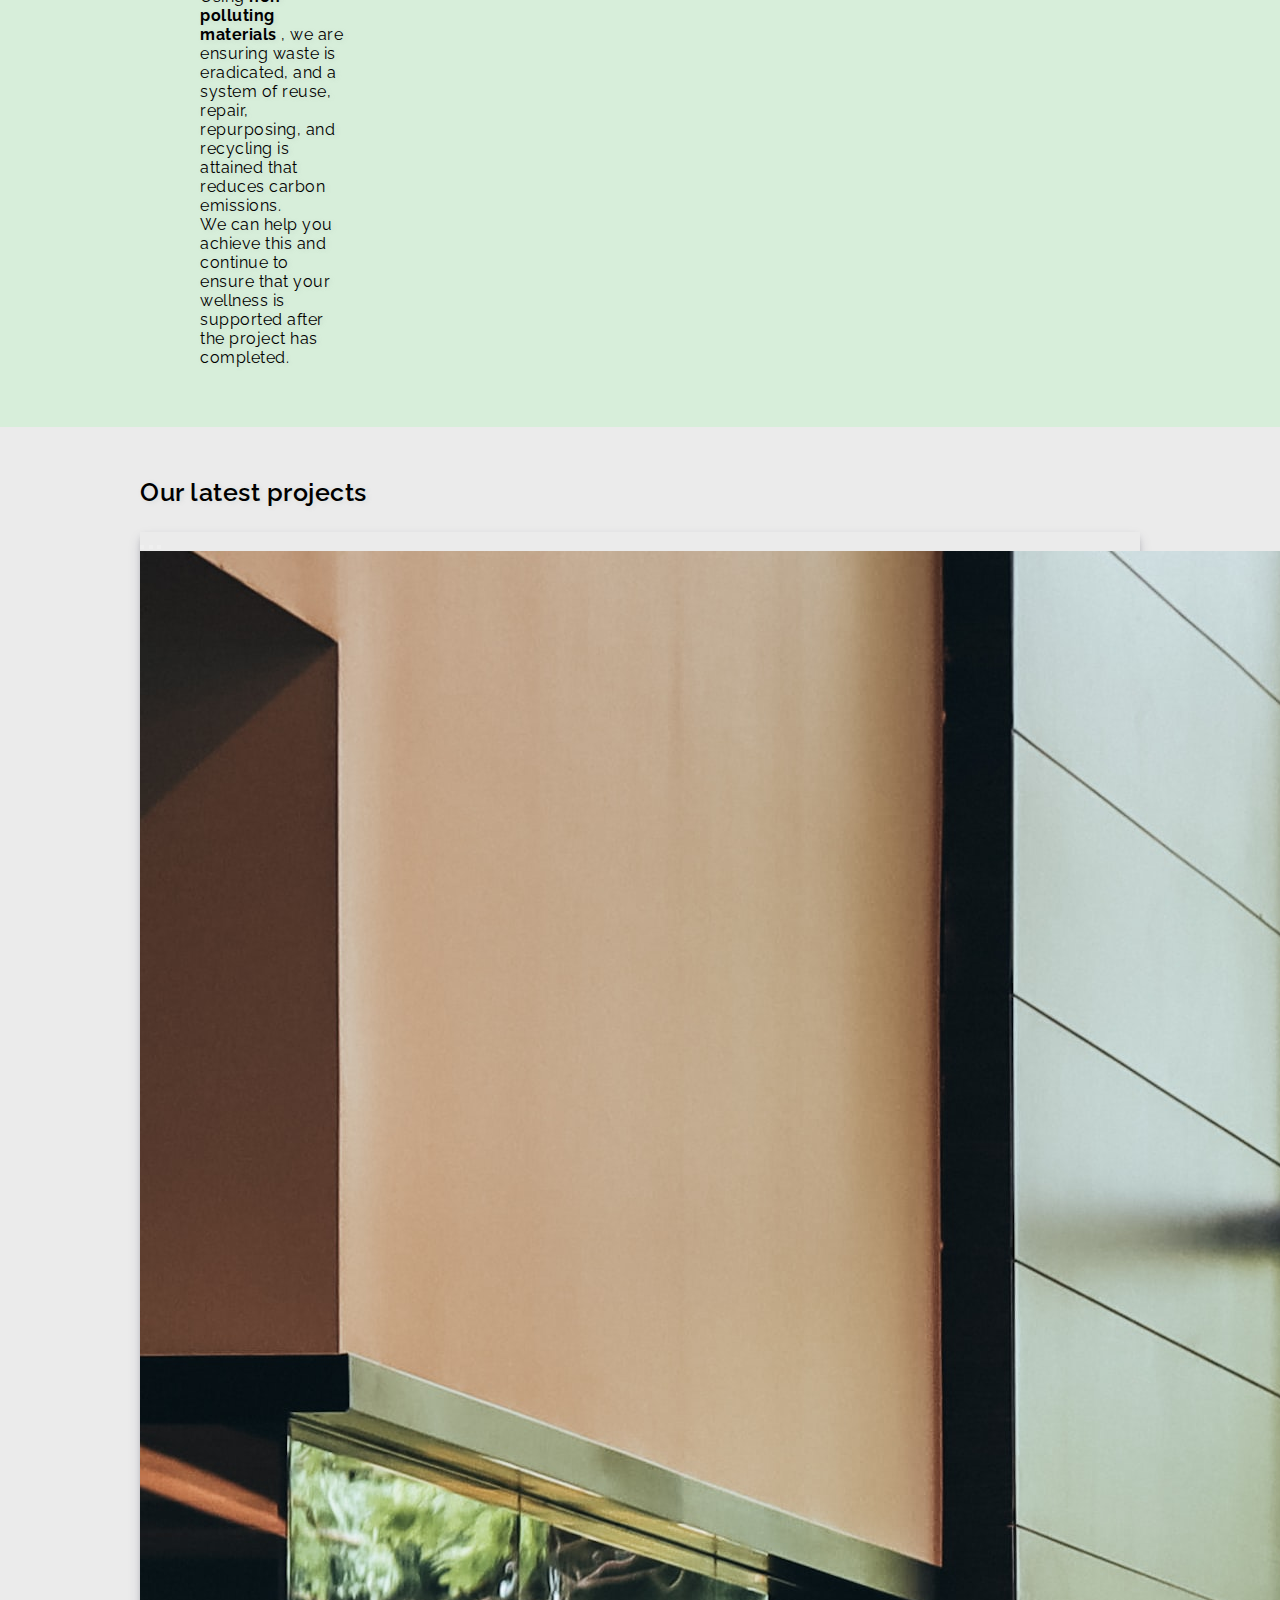
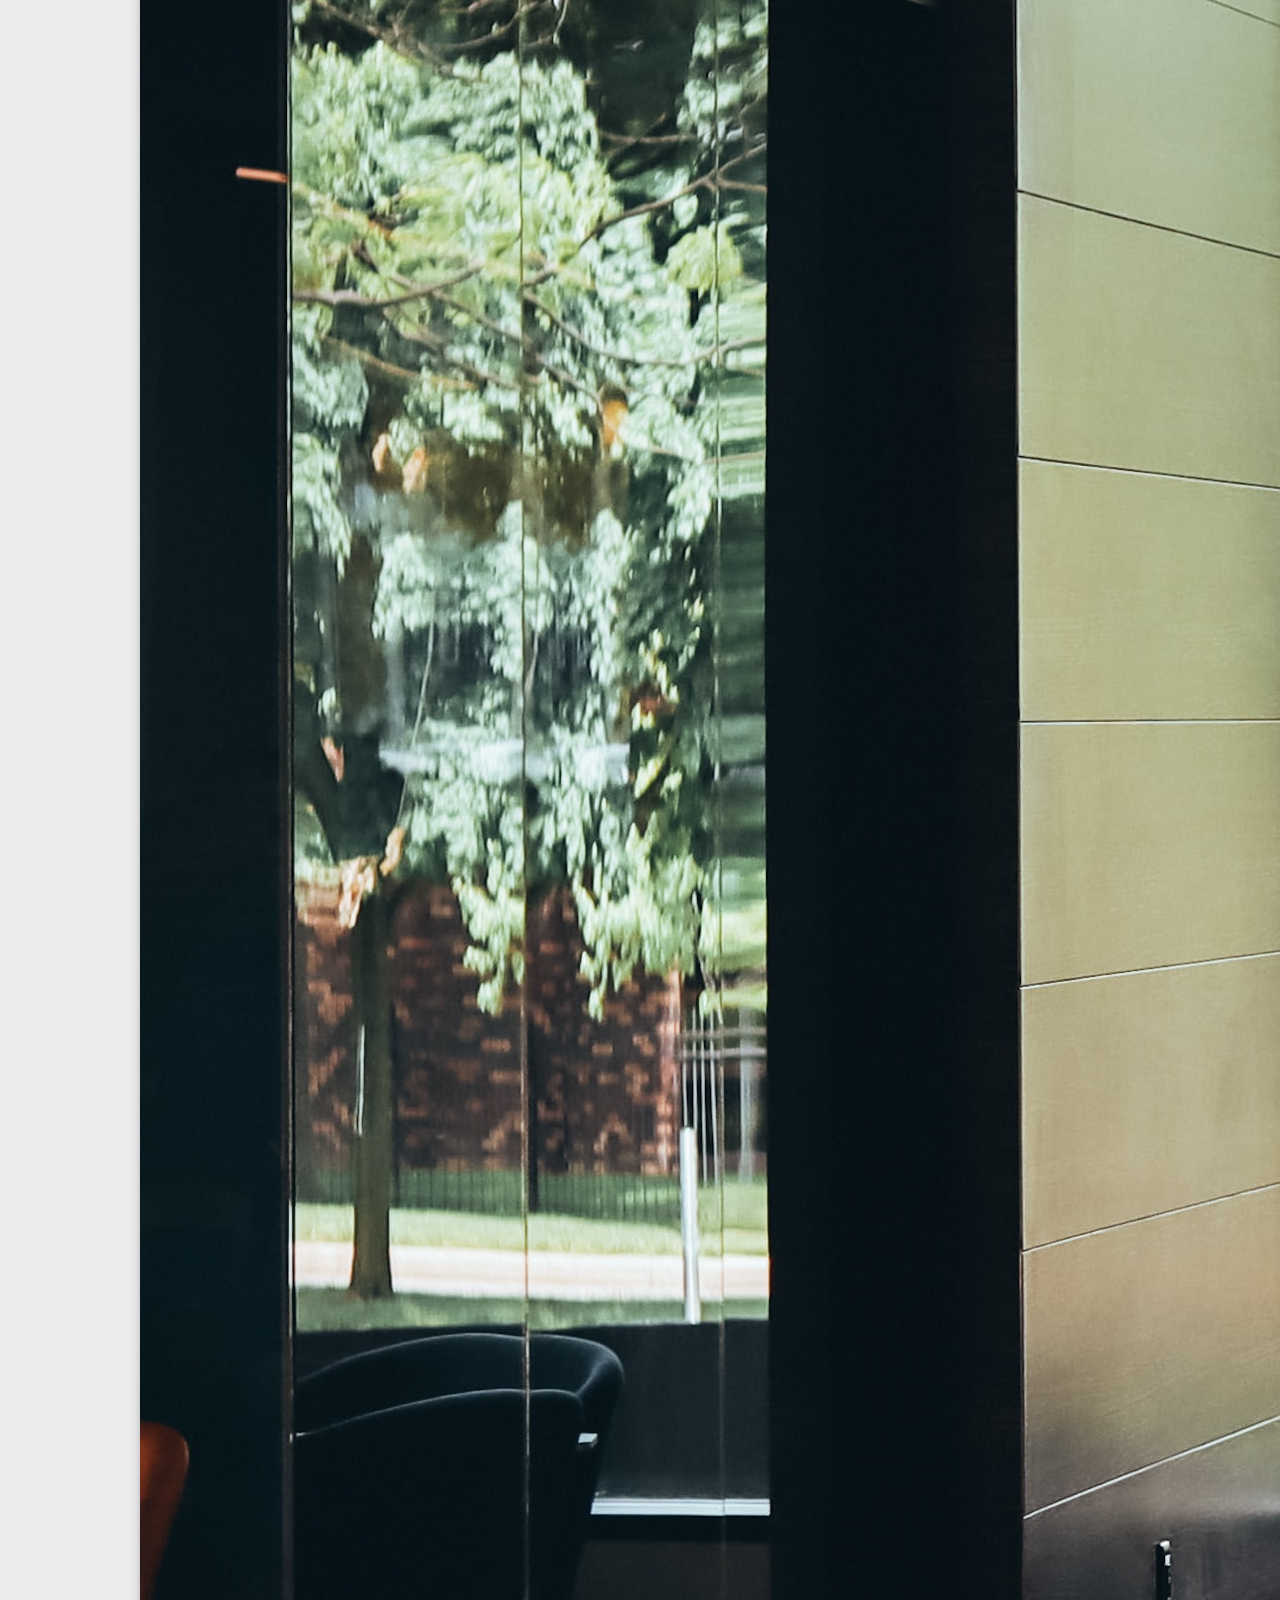
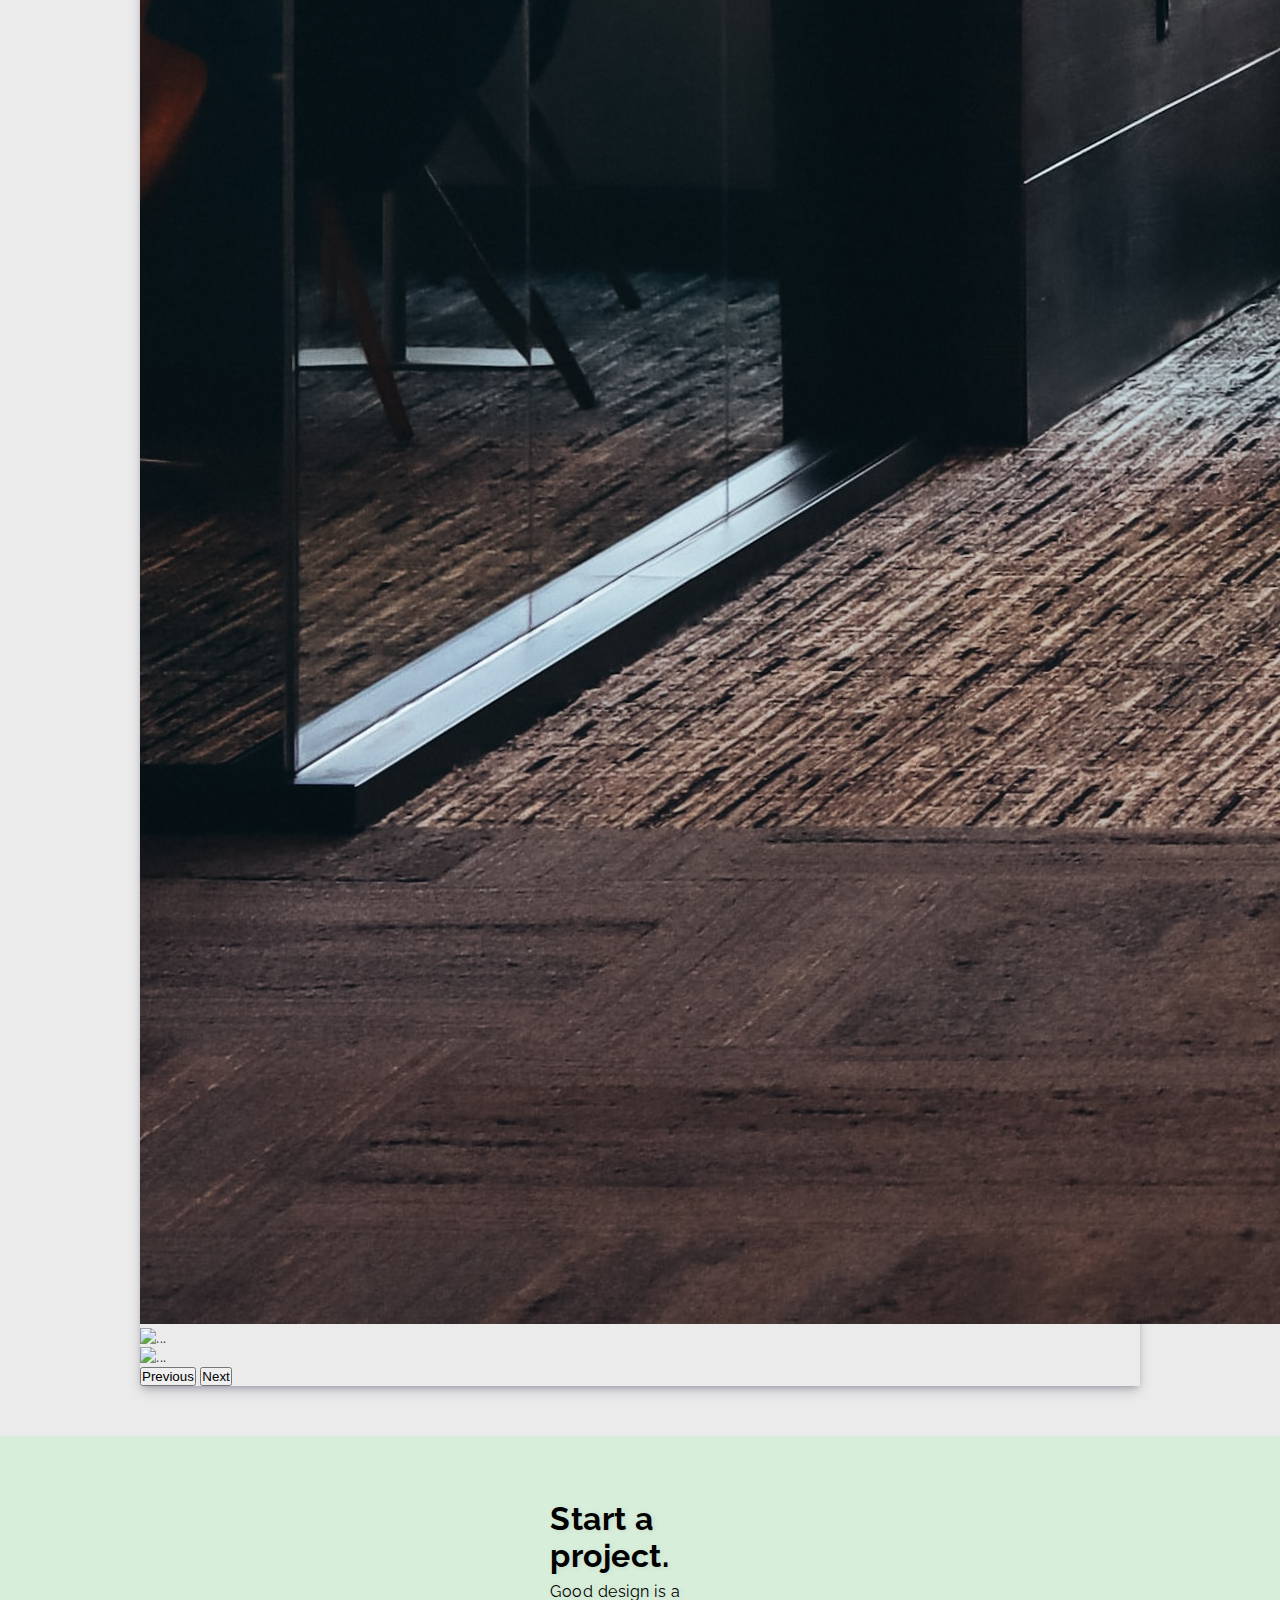
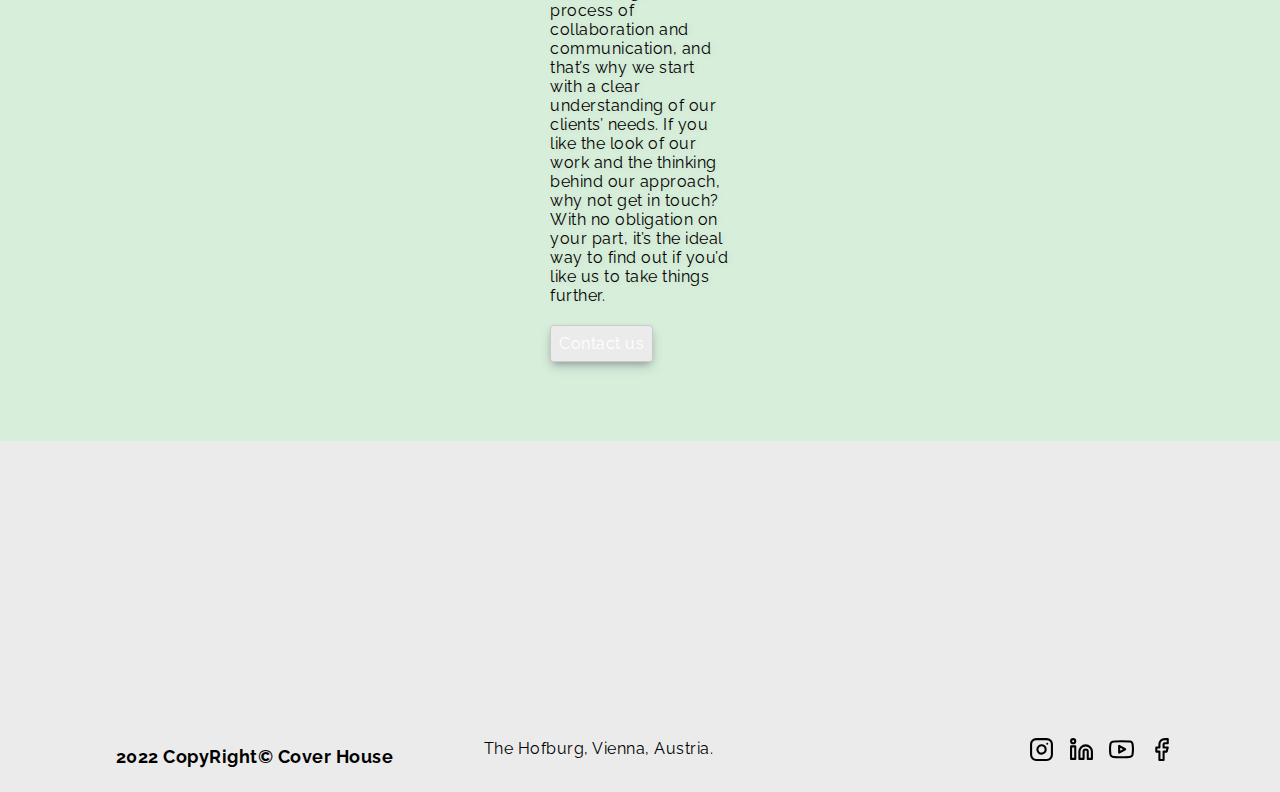
==== commit f2f277cf: "Modificaciones en html link contacto" ====
--- a/PruebaWeb3/HTML/index.html
+++ b/PruebaWeb3/HTML/index.html
@@ -121,7 +121,7 @@
             If you like the look of our work and the thinking behind our approach, why not get in touch? 
             With no obligation on your part, it’s the ideal way to find out if you’d like us to take things further.
         </p>
-        <button class="button-consulta">Contact us</button>
+        <a href="../HTML/contacto.html" class="button-consulta">Contact us</a>
 </div>
 
     <!--FOOTER-->
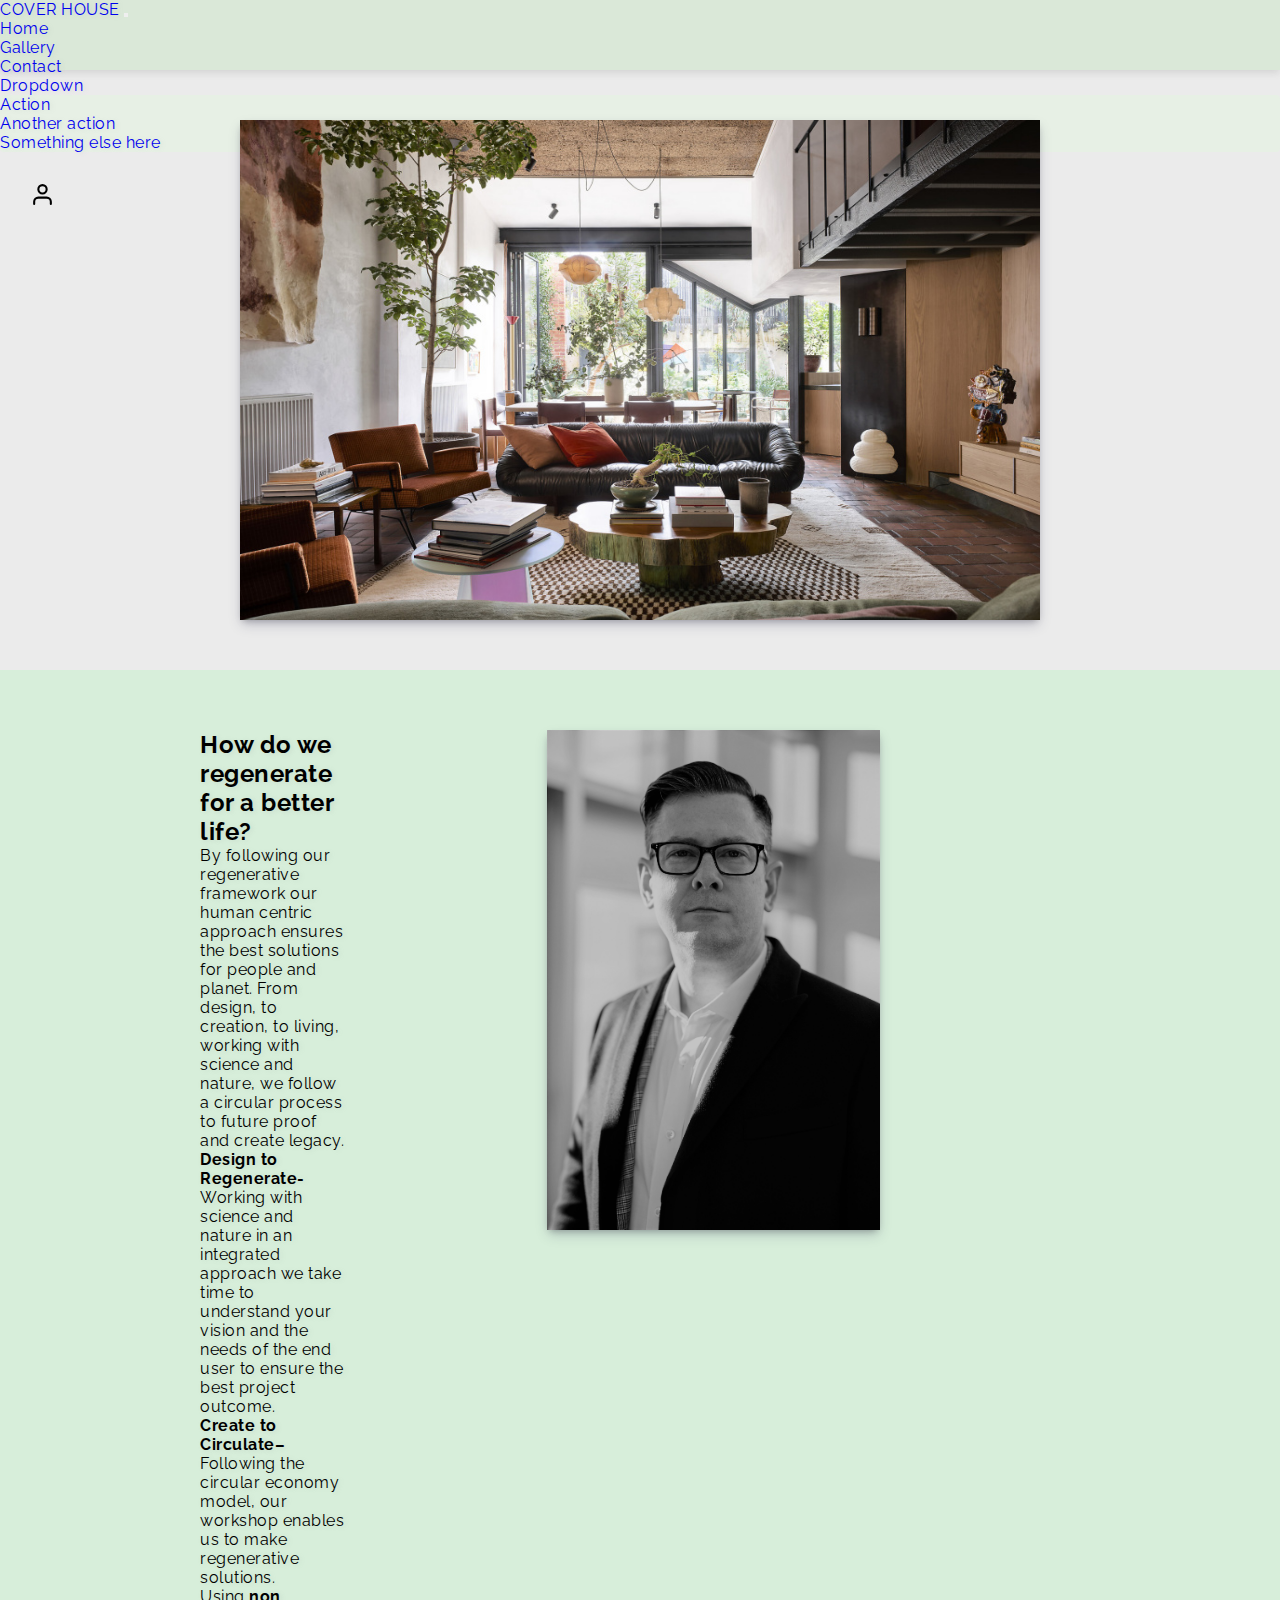
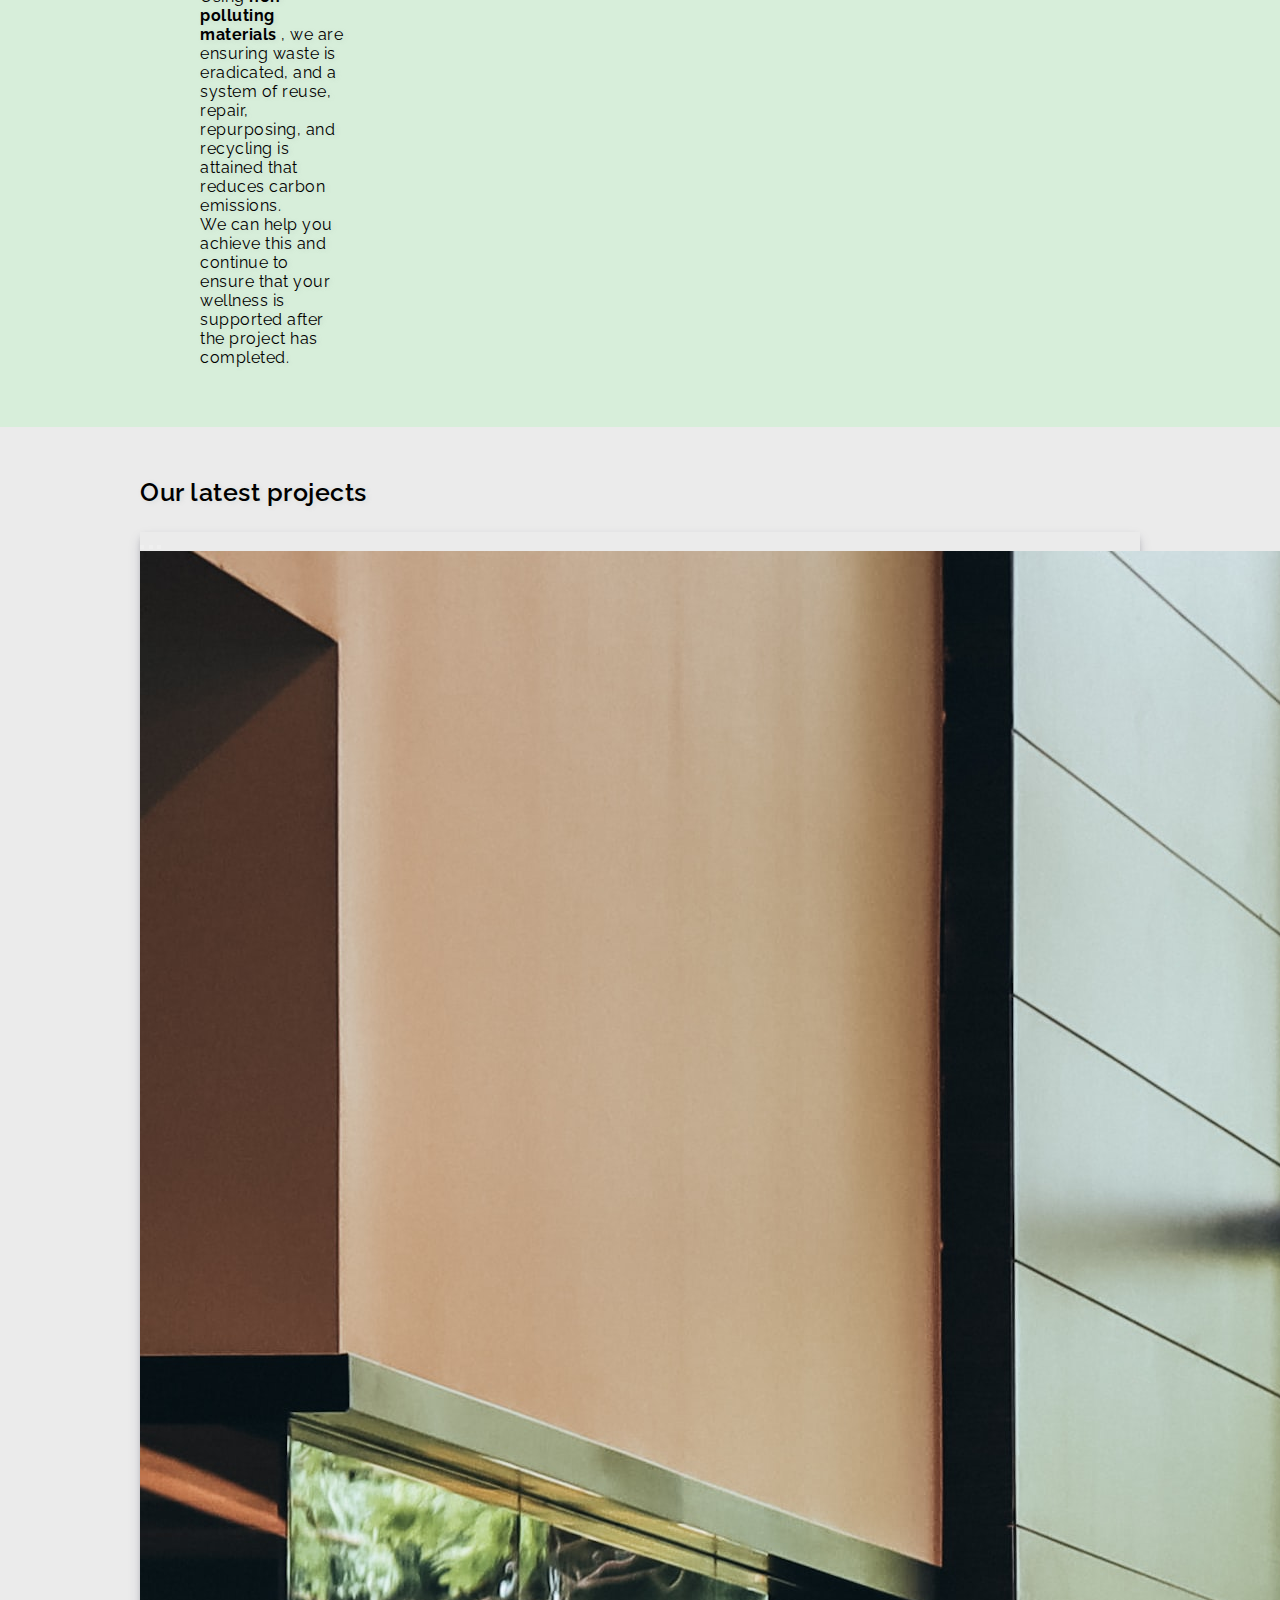
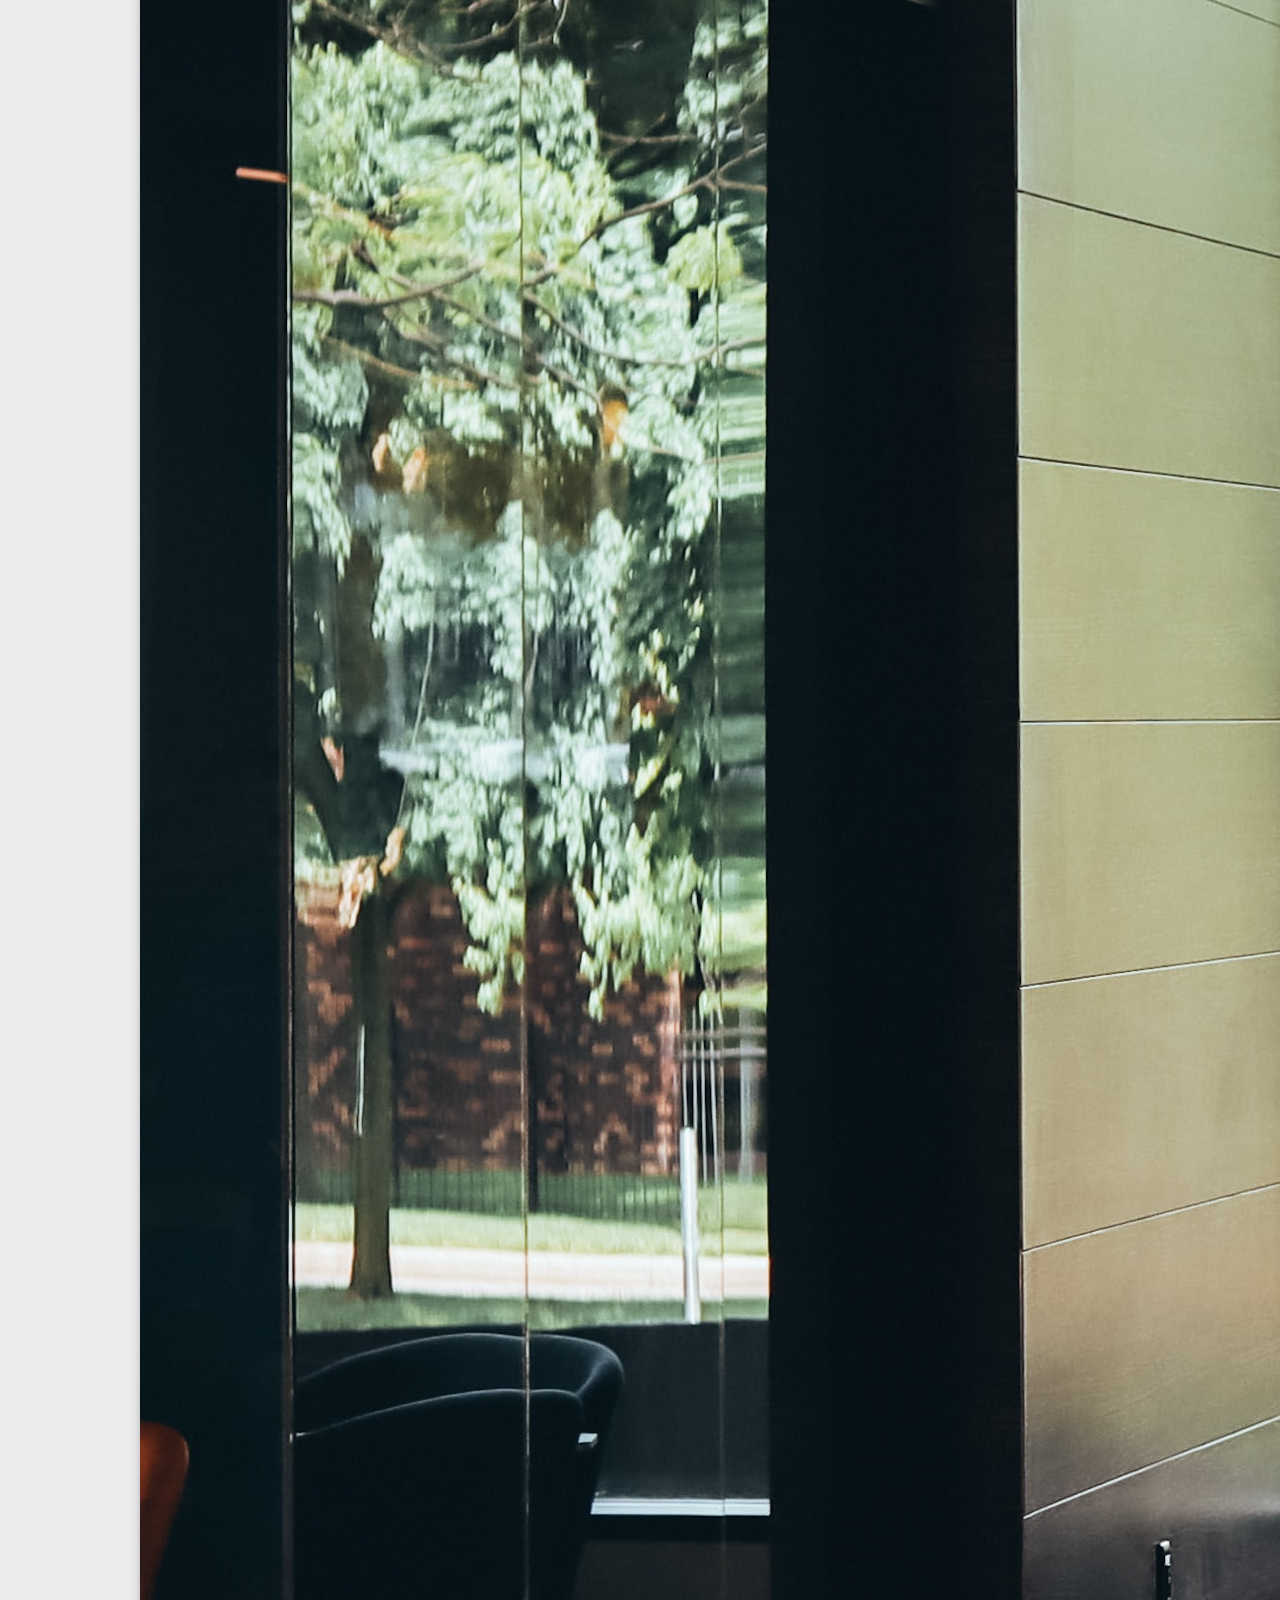
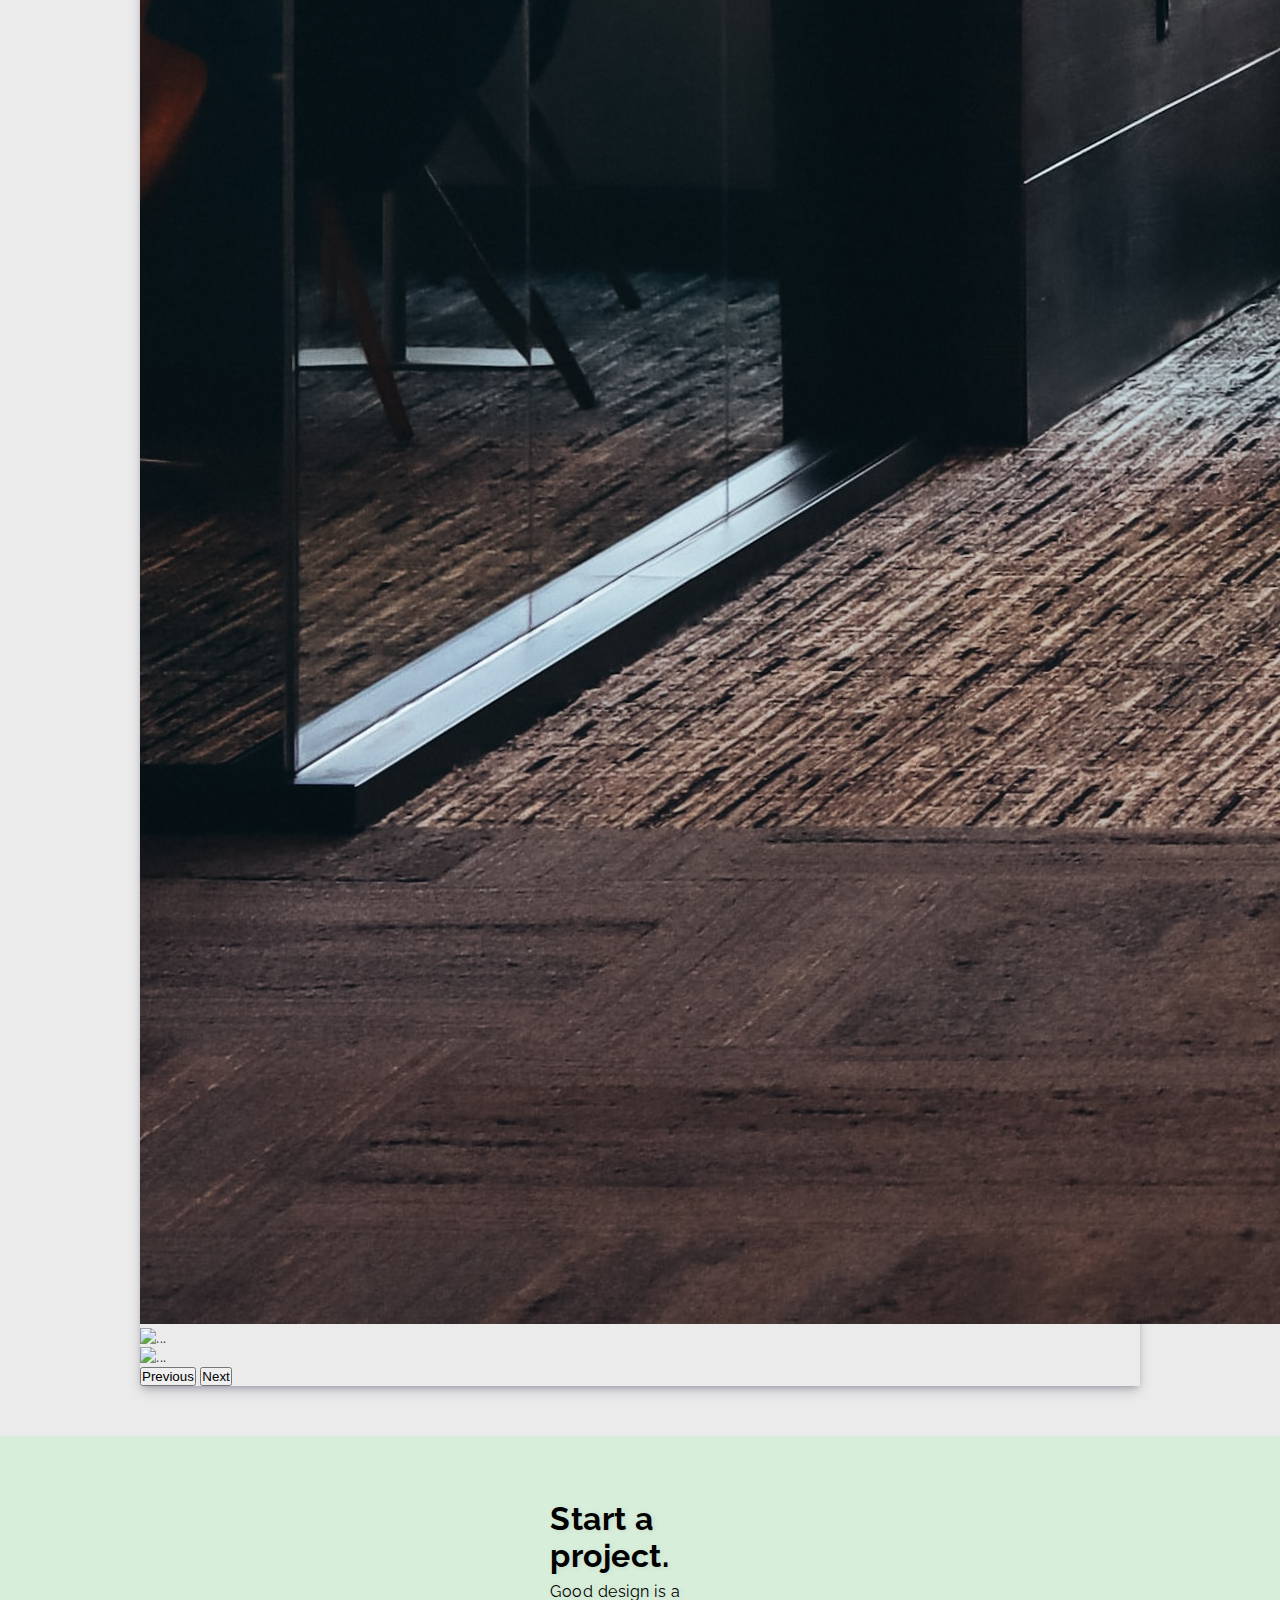
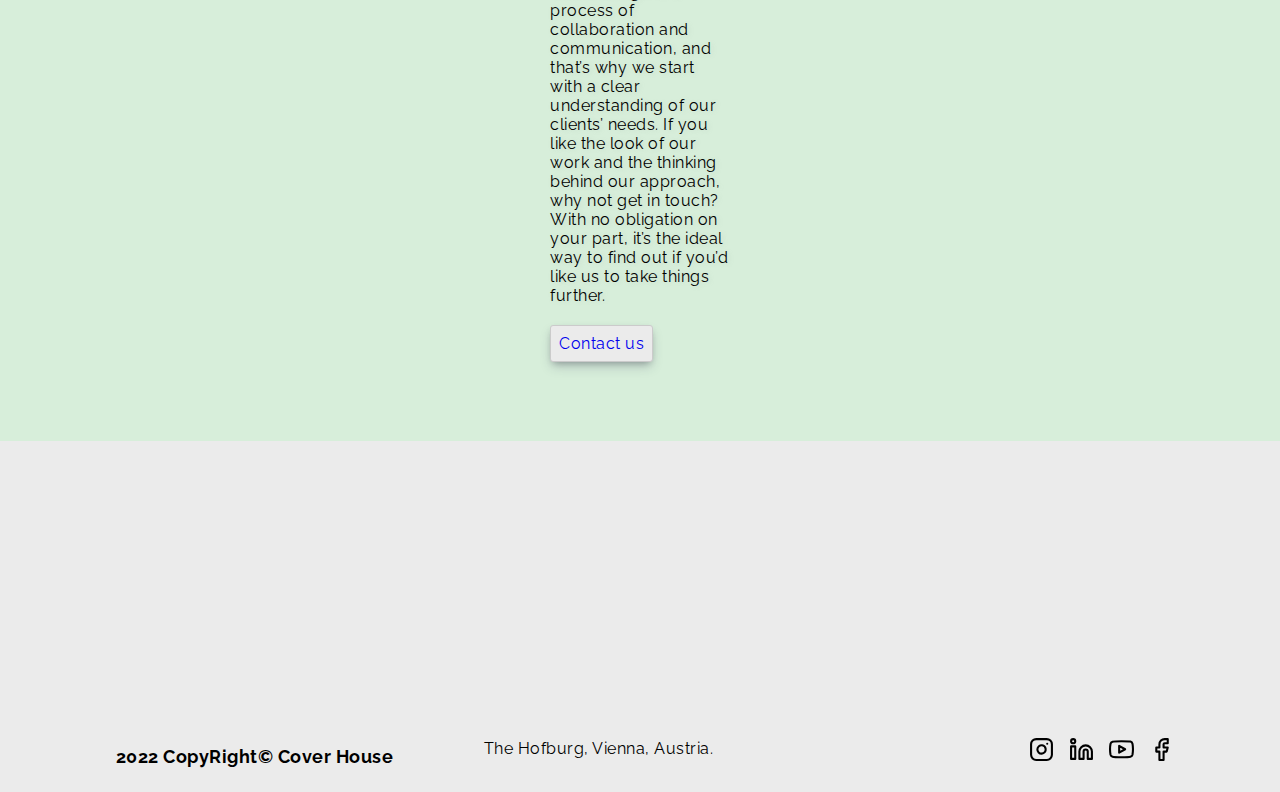
==== commit 86a40b4b: "html galeria terminado." ====
--- a/PruebaWeb3/HTML/index.html
+++ b/PruebaWeb3/HTML/index.html
@@ -12,20 +12,20 @@
     <!-- NAVBAR-->
     <nav class="navbar navbar-expand-lg background-navbar-green">
         <div class="container-fluid">
-            <a class="navbar-brand" href="#">COVER HOUSE</a>
+            <a class="navbar-brand" href="../HTML/index.html">COVER HOUSE</a>
             <button class="navbar-toggler" type="button" data-bs-toggle="collapse" data-bs-target="#navbarNavDropdown" aria-controls="navbarNavDropdown" aria-expanded="false" aria-label="Toggle navigation">
                 <span class="navbar-toggler-icon"></span>
             </button>
             <div class="collapse navbar-collapse" id="navbarNavDropdown">
                 <ul class="navbar-nav">
                     <li class="nav-item">
-                        <a class="nav-link " aria-current="page" href="#">Home</a>
+                        <a class="nav-link " aria-current="page" href="../HTML/index.html">Home</a>
                     </li>
                     <li class="nav-item">
-                        <a class="nav-link" href="#">Features</a>
+                        <a class="nav-link" href="../HTML/gallery.html">Gallery</a>
                     </li>
                     <li class="nav-item">
-                        <a class="nav-link" href="#">Pricing</a>
+                        <a class="nav-link" href="../HTML/contact.html">Contact</a>
                     </li>
                     <li class="nav-item dropdown">
                         <a class="nav-link dropdown-toggle" href="#" id="navbarDropdownMenuLink" role="button" data-bs-toggle="dropdown" aria-expanded="false">
@@ -41,7 +41,7 @@
             </div>
         </div>
         <div class="navbar-logo">
-            <a href=""> <img src="../IMG/user.svg" alt="User" height="25" width="25"> </a> 
+            <a href="../HTML/profile.html"> <img src="../IMG/user.svg" alt="User" height="25" width="25"> </a> 
         </div>
     </nav>
 
@@ -49,7 +49,7 @@
 
     <div class="img-container">
         <img class="cover-img img-fluid" src="../IMG/cover-house.jpg" alt="Cover house " />
-        <a class="text-image" href="../"> <h2>Gallery</h2></a>
+        <a class="text-image" href="../HTML/gallery.html"> <h2>Gallery</h2></a>
     </div>
 
     <!--TESTIMONY-->
@@ -121,7 +121,7 @@
             If you like the look of our work and the thinking behind our approach, why not get in touch? 
             With no obligation on your part, it’s the ideal way to find out if you’d like us to take things further.
         </p>
-        <a href="../HTML/contacto.html" class="button-consulta">Contact us</a>
+        <a href="../HTML/contact.html" class="button-consulta">Contact us</a>
 </div>
 
     <!--FOOTER-->
--- a/PruebaWeb3/CSS/styles.css
+++ b/PruebaWeb3/CSS/styles.css
@@ -34,6 +34,7 @@
 .background-navbar-green {
     background-color: var(--navbar--bg--green);
 }
+
 /*NAVBAR ITEM*/
 
 .navbar-nav li {
@@ -77,10 +78,10 @@
     box-shadow: rgba(50, 50, 93, 0.25) 0px 6px 12px -2px, rgba(0, 0, 0, 0.3) 0px 3px 7px -3px;
 }
 
-    .cover-img:hover {
-        box-shadow: rgba(50, 50, 93, 0.25) 0px 13px 27px -5px, rgba(0, 0, 0, 0.3) 0px 8px 16px -8px;
-        filter: brightness(.5);
-    }
+.cover-img:hover {
+    box-shadow: rgba(50, 50, 93, 0.25) 0px 13px 27px -5px, rgba(0, 0, 0, 0.3) 0px 8px 16px -8px;
+    filter: brightness(.5);
+}
 
 .text-image {
     color: var(--purewhite);
@@ -88,10 +89,10 @@
     opacity: 0;
 }
 
-    .text-image h2 {
-        font-size: 28px;
-        text-shadow: 2px 1px 15px rgba(145, 150, 150, 0.18);
-    }
+.text-image h2 {
+    font-size: 28px;
+    text-shadow: 2px 1px 15px rgba(145, 150, 150, 0.18);
+}
 
 .img-container:hover .text-image {
     transition: .5s ease;
@@ -99,7 +100,6 @@
 }
 
 a:link {
-    color: var(--purewhite);
     text-decoration: none;
 }
 
@@ -191,10 +191,14 @@
     display: inline-block;
     box-shadow: rgba(50, 50, 93, 0.25) 0px 6px 12px -2px, rgba(0, 0, 0, 0.3) 0px 3px 7px -3px;
 }
+
+a:visited {
+    color: rgba(0, 0, 0, 0.3);
+}
 /*FOOTER*/
 .footer-container {
     background-color: var(--body--bg--white);
-    padding:15px;
+    padding: 15px;
     display: flex;
     justify-content: space-evenly;
 }
@@ -208,7 +212,7 @@
 
 .footer-map-container {
     display: block;
-    margin-top:39px;
+    margin-top: 39px;
 }
 
 iframe {
@@ -227,4 +231,4 @@
 .footer-icon-container {
     height: 25px;
     width: 25px;
-}+}
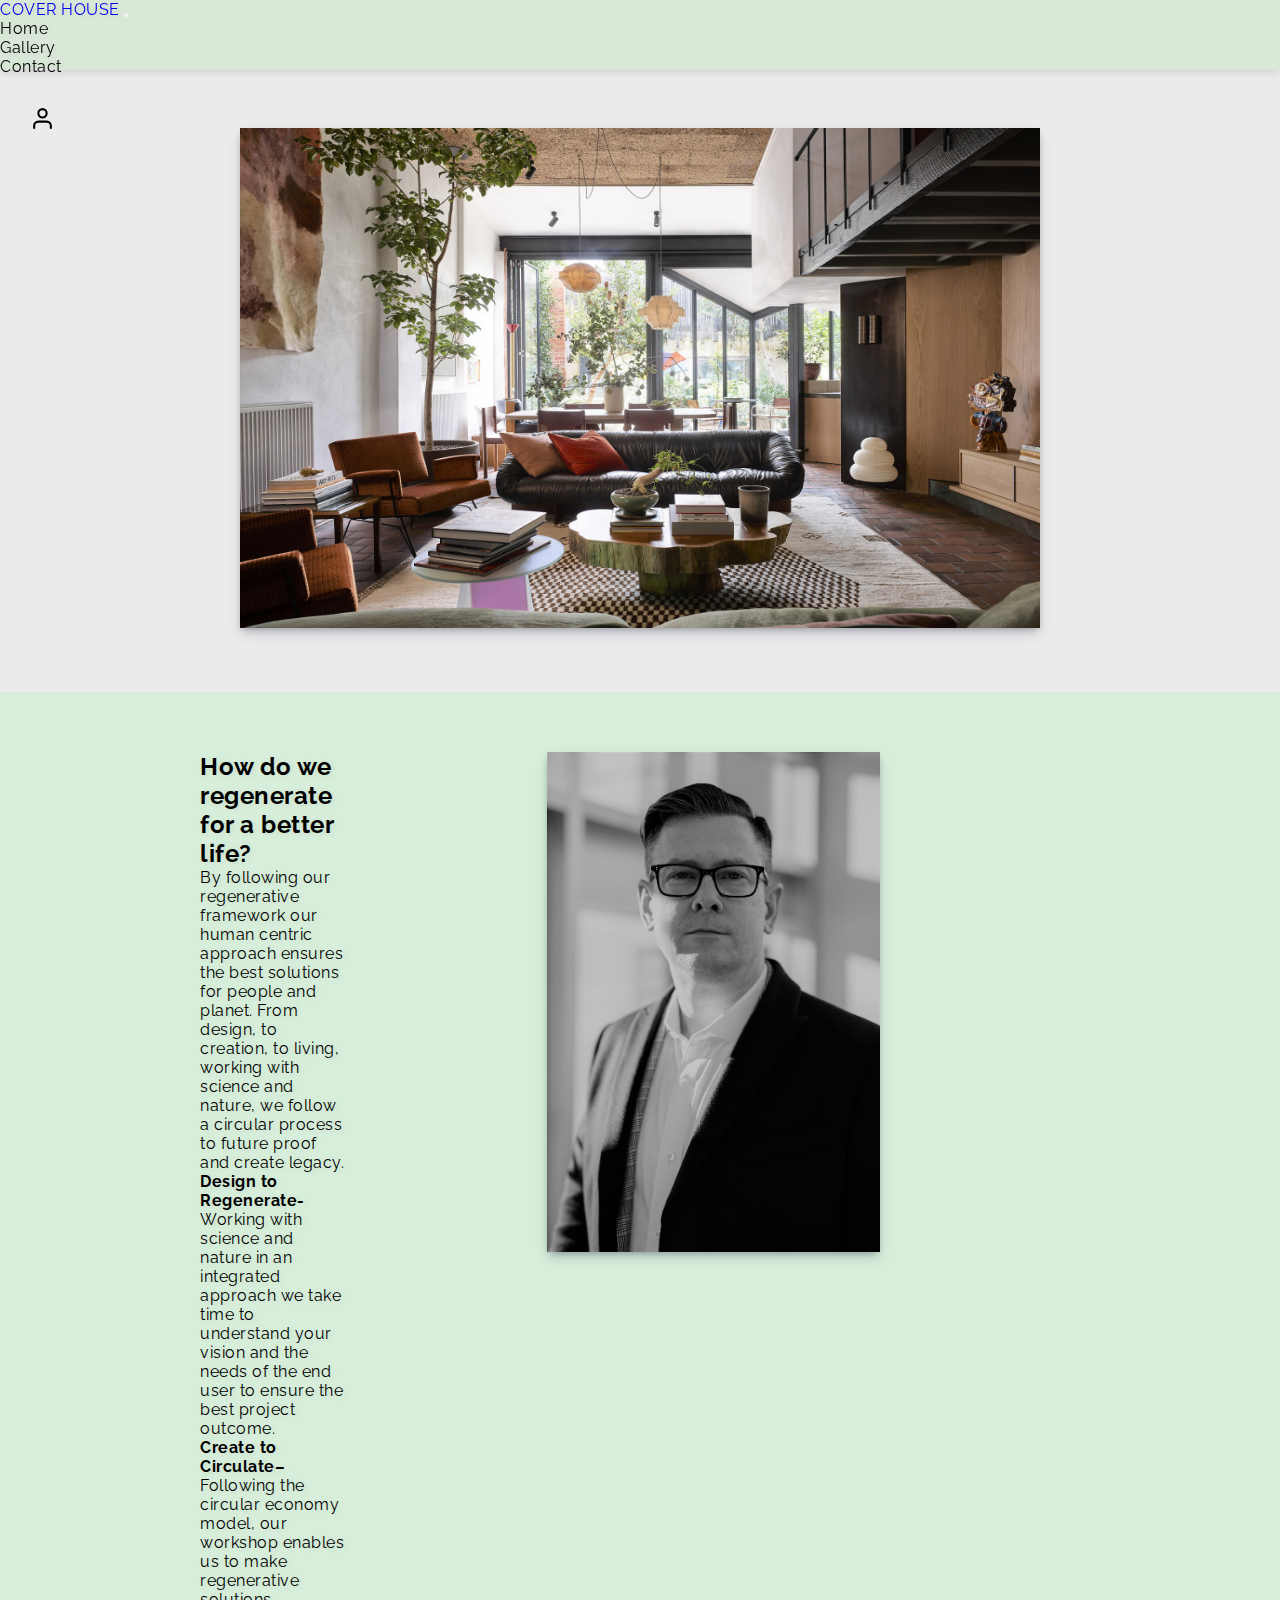
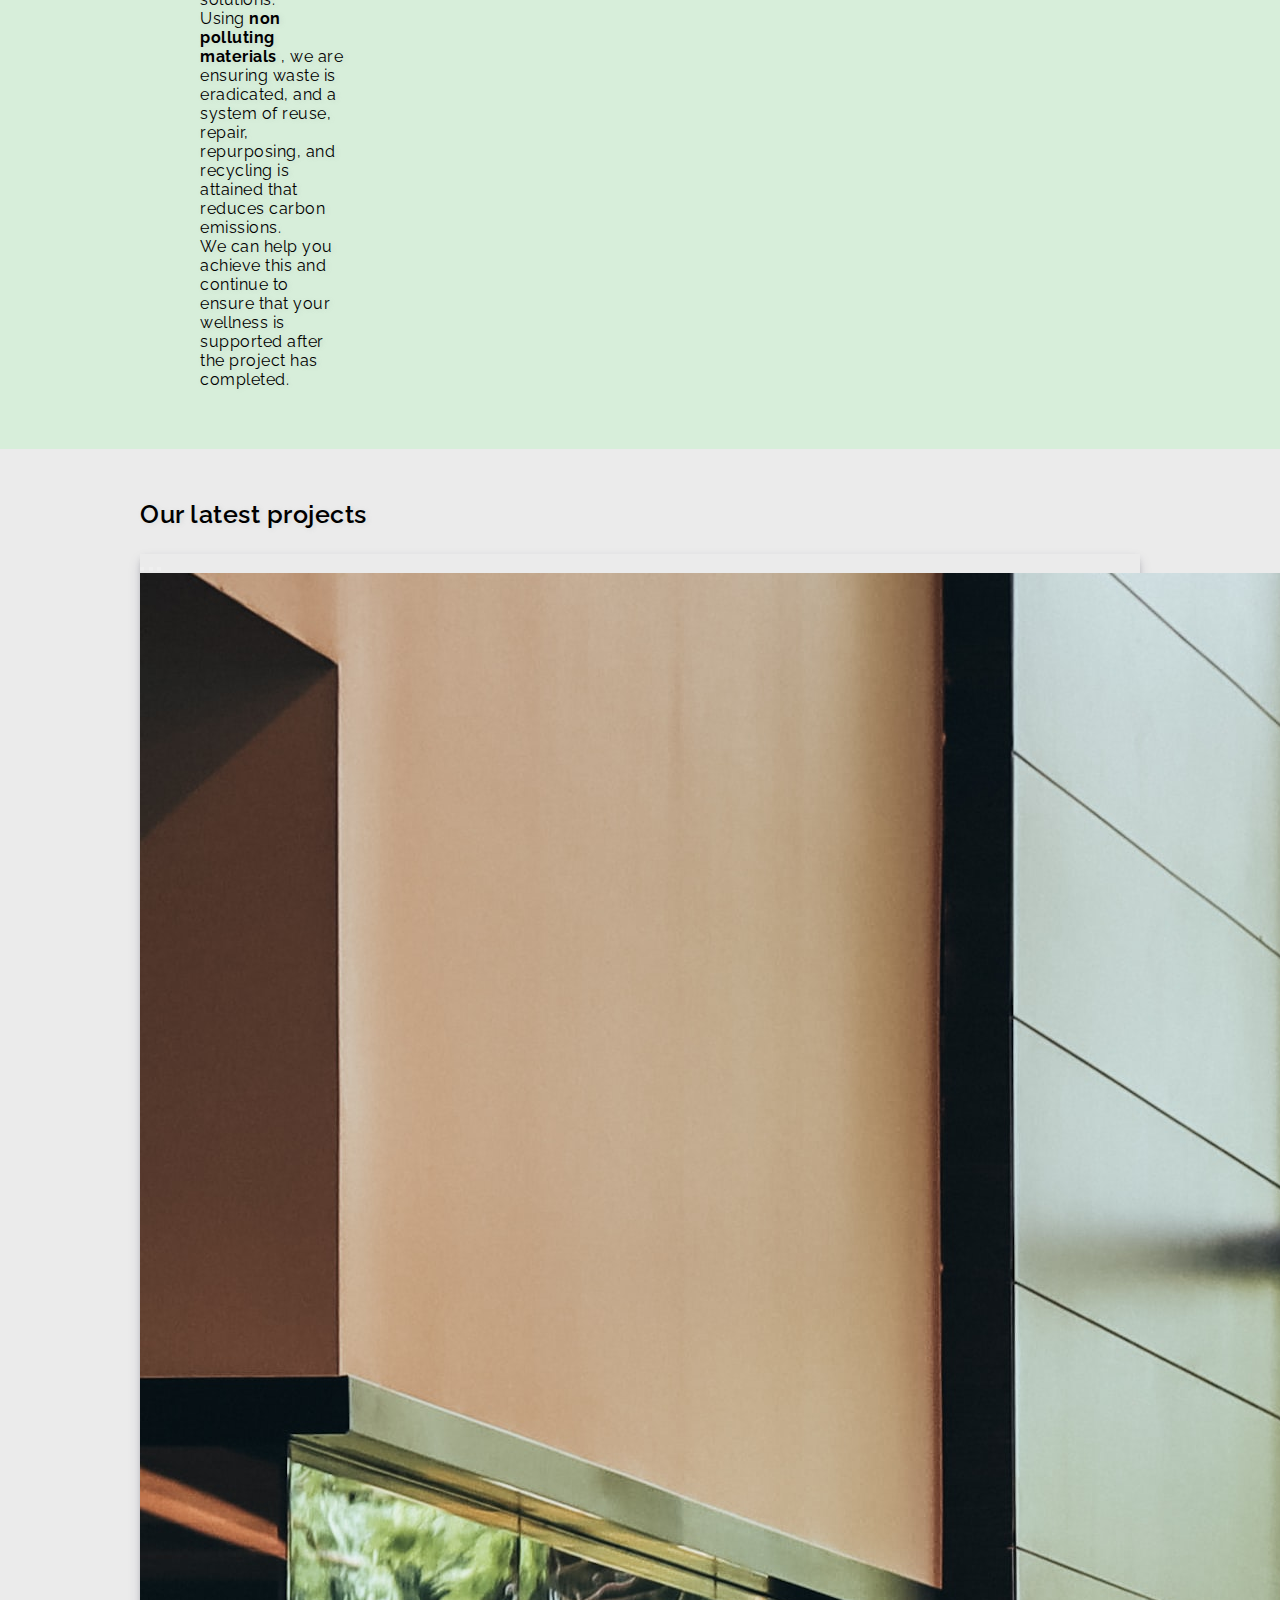
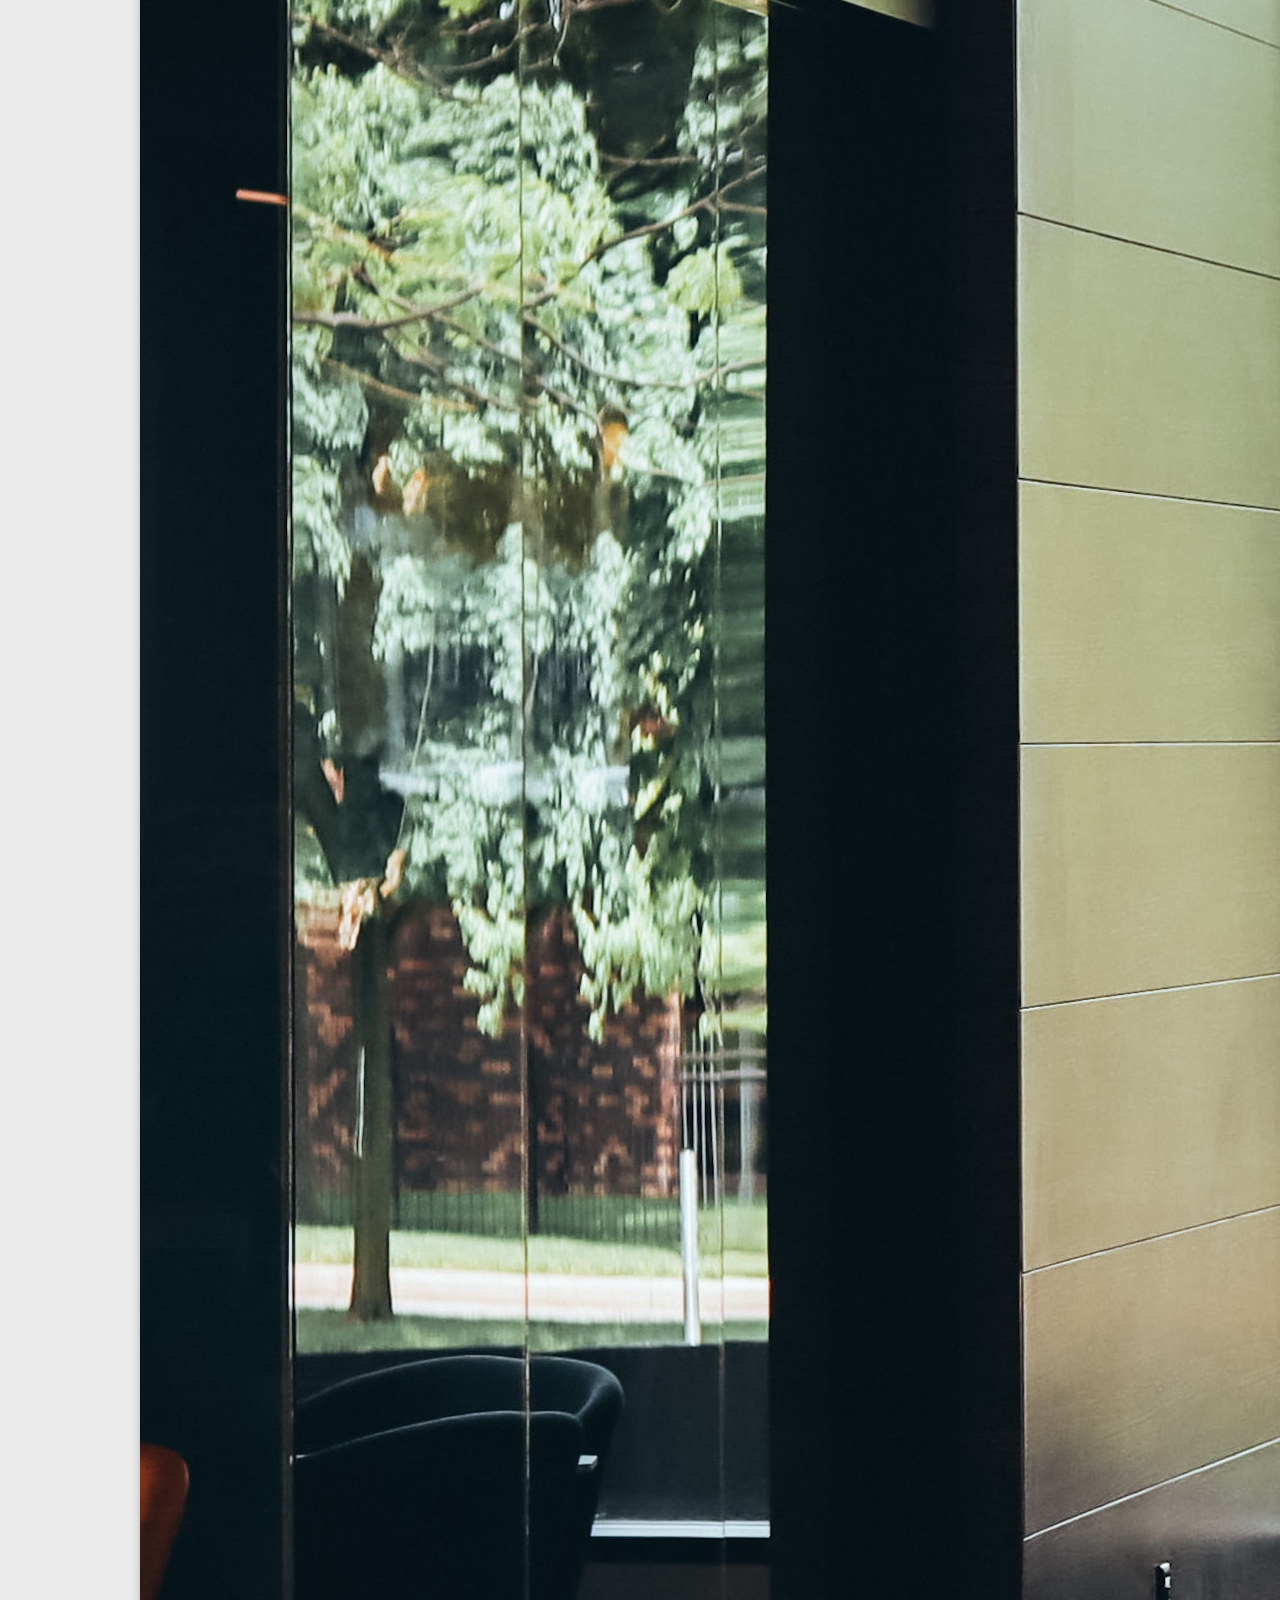
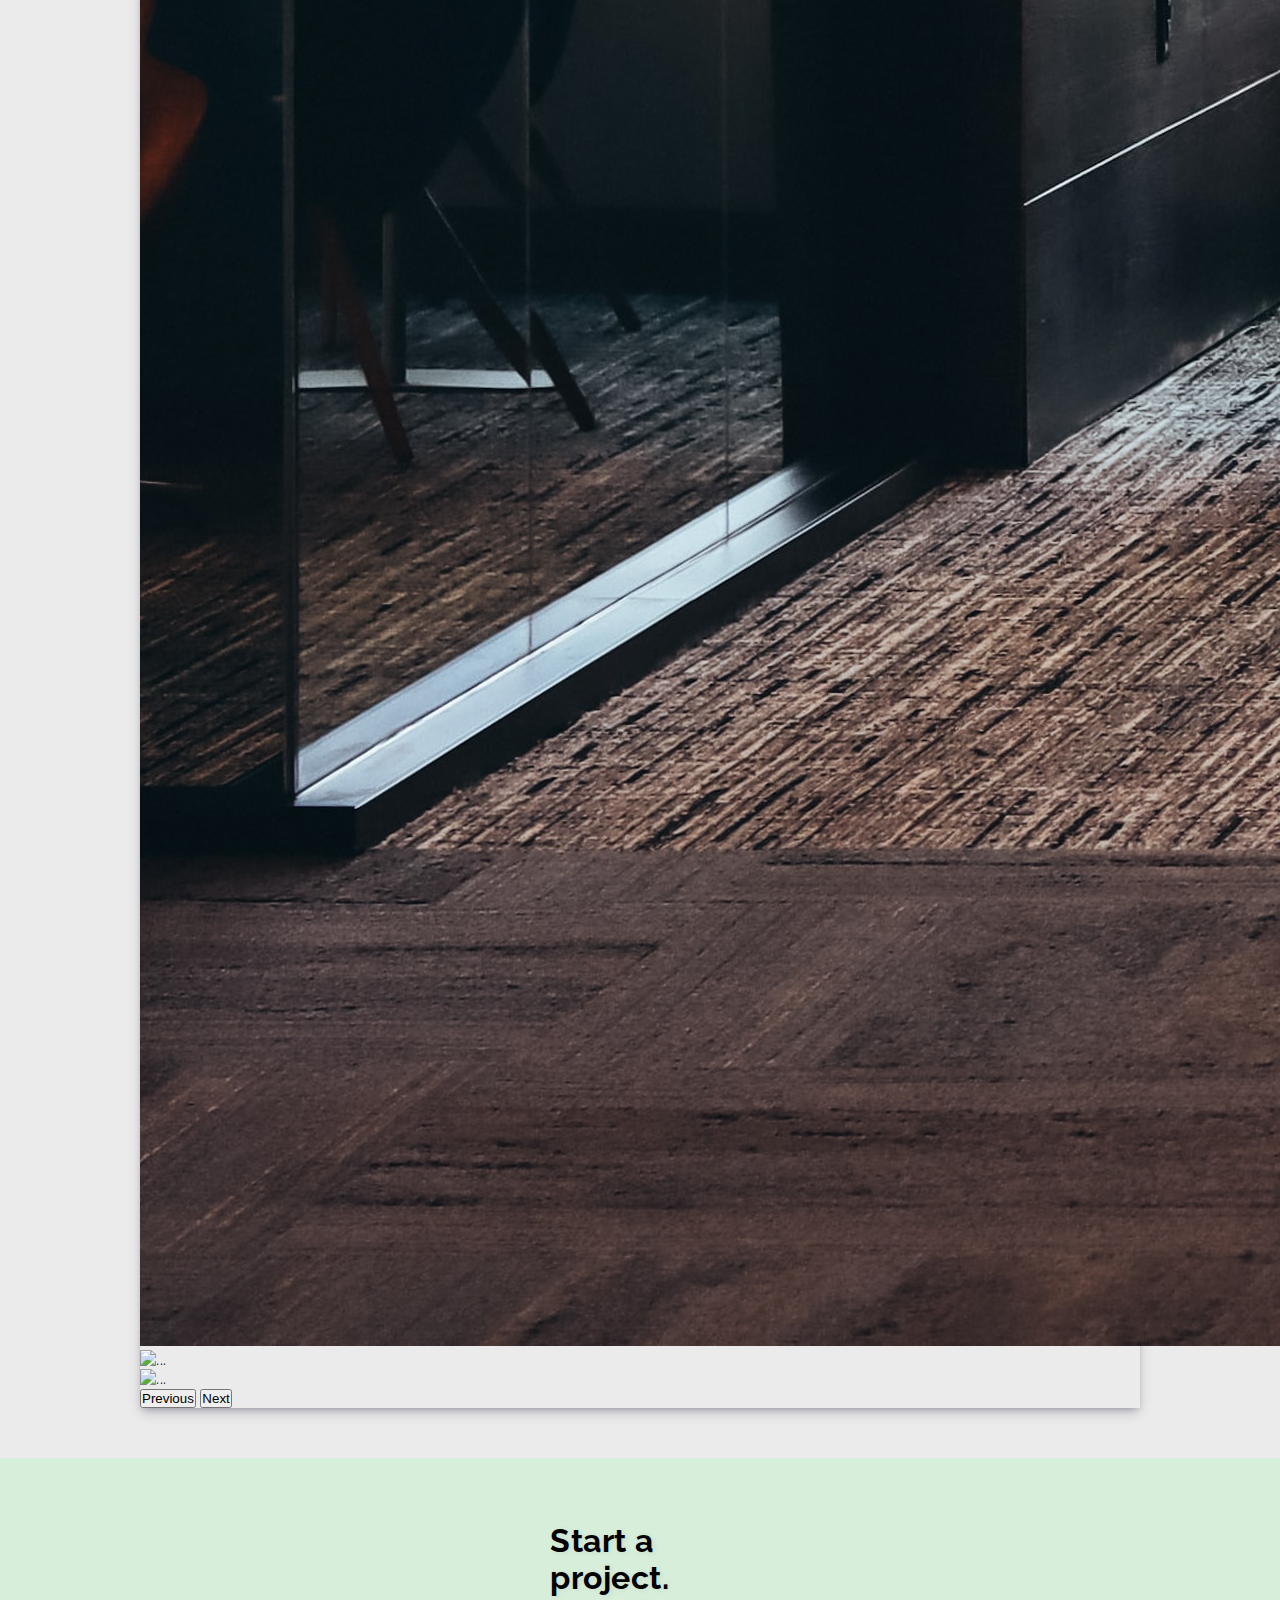
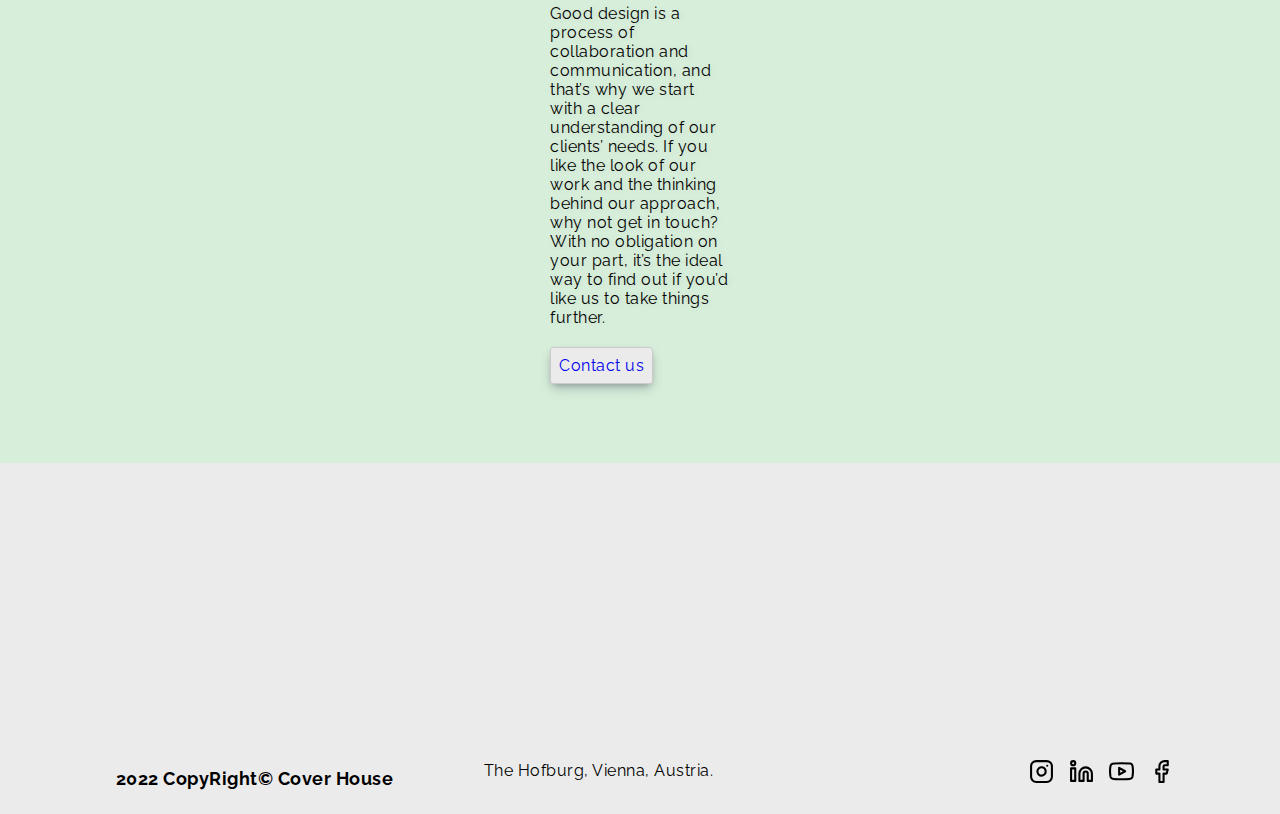
==== commit 1ce8d715: "navbar fixed" ====
--- a/PruebaWeb3/HTML/index.html
+++ b/PruebaWeb3/HTML/index.html
@@ -27,21 +27,11 @@
                     <li class="nav-item">
                         <a class="nav-link" href="../HTML/contact.html">Contact</a>
                     </li>
-                    <li class="nav-item dropdown">
-                        <a class="nav-link dropdown-toggle" href="#" id="navbarDropdownMenuLink" role="button" data-bs-toggle="dropdown" aria-expanded="false">
-                            Dropdown
-                        </a>
-                        <ul class="dropdown-menu" aria-labelledby="navbarDropdownMenuLink">
-                            <li><a class="dropdown-item" href="#">Action</a></li>
-                            <li><a class="dropdown-item" href="#">Another action</a></li>
-                            <li><a class="dropdown-item" href="#">Something else here</a></li>
-                        </ul>
-                    </li>
                 </ul>
             </div>
         </div>
         <div class="navbar-logo">
-            <a href="../HTML/profile.html"> <img src="../IMG/user.svg" alt="User" height="25" width="25"> </a> 
+            <a href="../HTML/profile.html"> <img src="../IMG/user.svg" alt="User" height="25" width="25"> </a>
         </div>
     </nav>
 
@@ -76,7 +66,7 @@
     </div>
 
     <!--CAROUSEL-->
-    
+
 
     <div class="projects-carousel-container">
 
@@ -92,12 +82,12 @@
                 <div class="carousel-item active">
                     <img src="../IMG/project-living.jpg" class="d-block w-100" alt="...">
                 </div>
-                <div class="carousel-item" >
+                <div class="carousel-item">
                     <img src="../IMG/project-bathroom.jpg" class="d-block w-100" alt="...">
 
                 </div>
                 <div class="carousel-item">
-                    <img src="../IMG/project-livingroom2.jpg"  class="d-block w-100" alt="..." />
+                    <img src="../IMG/project-livingroom2.jpg" class="d-block w-100" alt="..." />
                 </div>
             </div>
             <button class="carousel-control-prev" type="button" data-bs-target="#carouselExampleDark" data-bs-slide="prev">
@@ -118,11 +108,11 @@
         <h4 class="title-consulta-container"> Start a project.</h4>
         <p class="text-consulta-container">
             Good design is a process of collaboration and communication, and that’s why we start with a clear understanding of our clients’ needs.
-            If you like the look of our work and the thinking behind our approach, why not get in touch? 
+            If you like the look of our work and the thinking behind our approach, why not get in touch?
             With no obligation on your part, it’s the ideal way to find out if you’d like us to take things further.
         </p>
         <a href="../HTML/contact.html" class="button-consulta">Contact us</a>
-</div>
+    </div>
 
     <!--FOOTER-->
 
--- a/PruebaWeb3/CSS/styles.css
+++ b/PruebaWeb3/CSS/styles.css
@@ -33,6 +33,11 @@
 
 .background-navbar-green {
     background-color: var(--navbar--bg--green);
+    position: fixed;
+    top: 0;
+    right: 0;
+    left: 0;
+    z-index: 100;
 }
 
 /*NAVBAR ITEM*/
@@ -45,6 +50,9 @@
         font-size: 17px;
     }
 
+a.nav-link {
+    color: #000000 !important;
+}
 /*DROPDOWN*/
 .dropdown-menu {
     background-color: var(--navbar--dropdown--bg--lightergreen);
@@ -62,8 +70,8 @@
     align-content: center;
     margin-right: auto;
     margin-left: auto;
-    margin-top: 50px;
-    margin-bottom: 50px;
+    margin-top: 8rem;
+    margin-bottom: 4rem;
     position: relative;
     display: flex;
     justify-content: center;
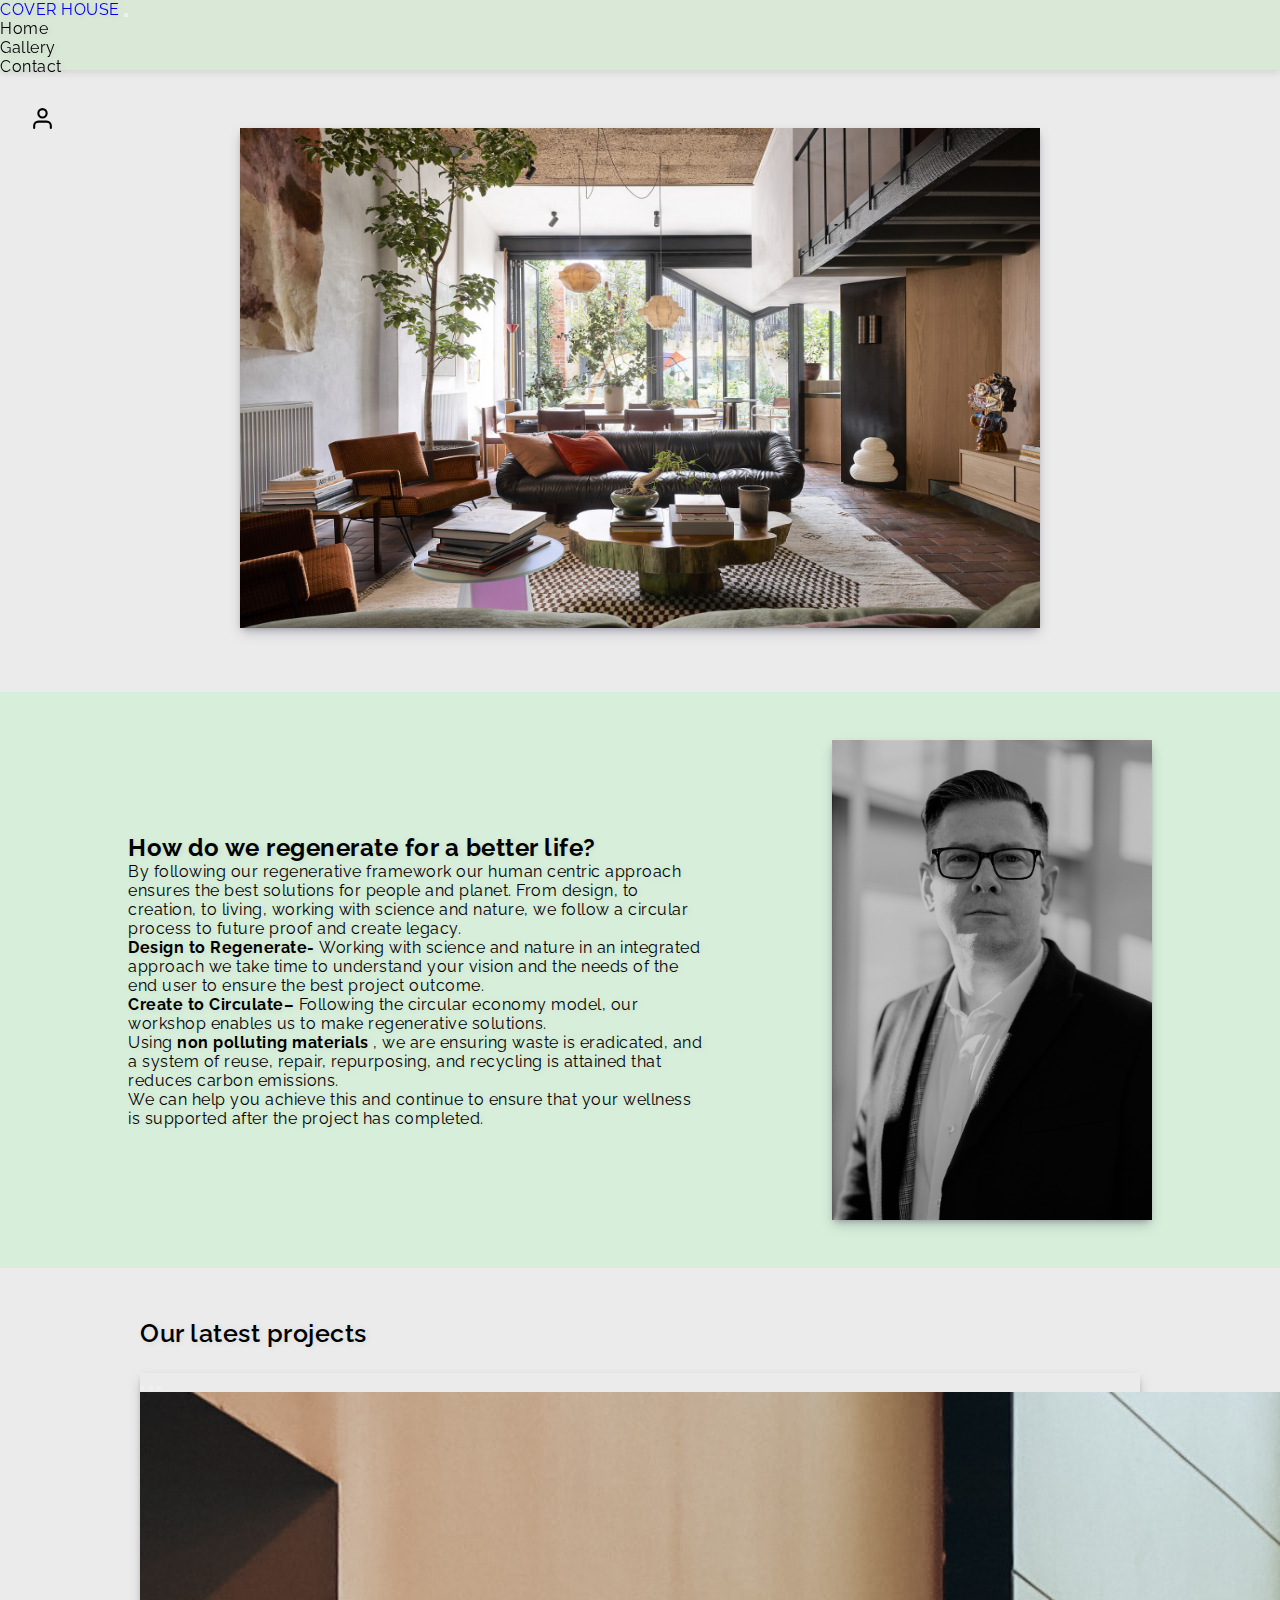
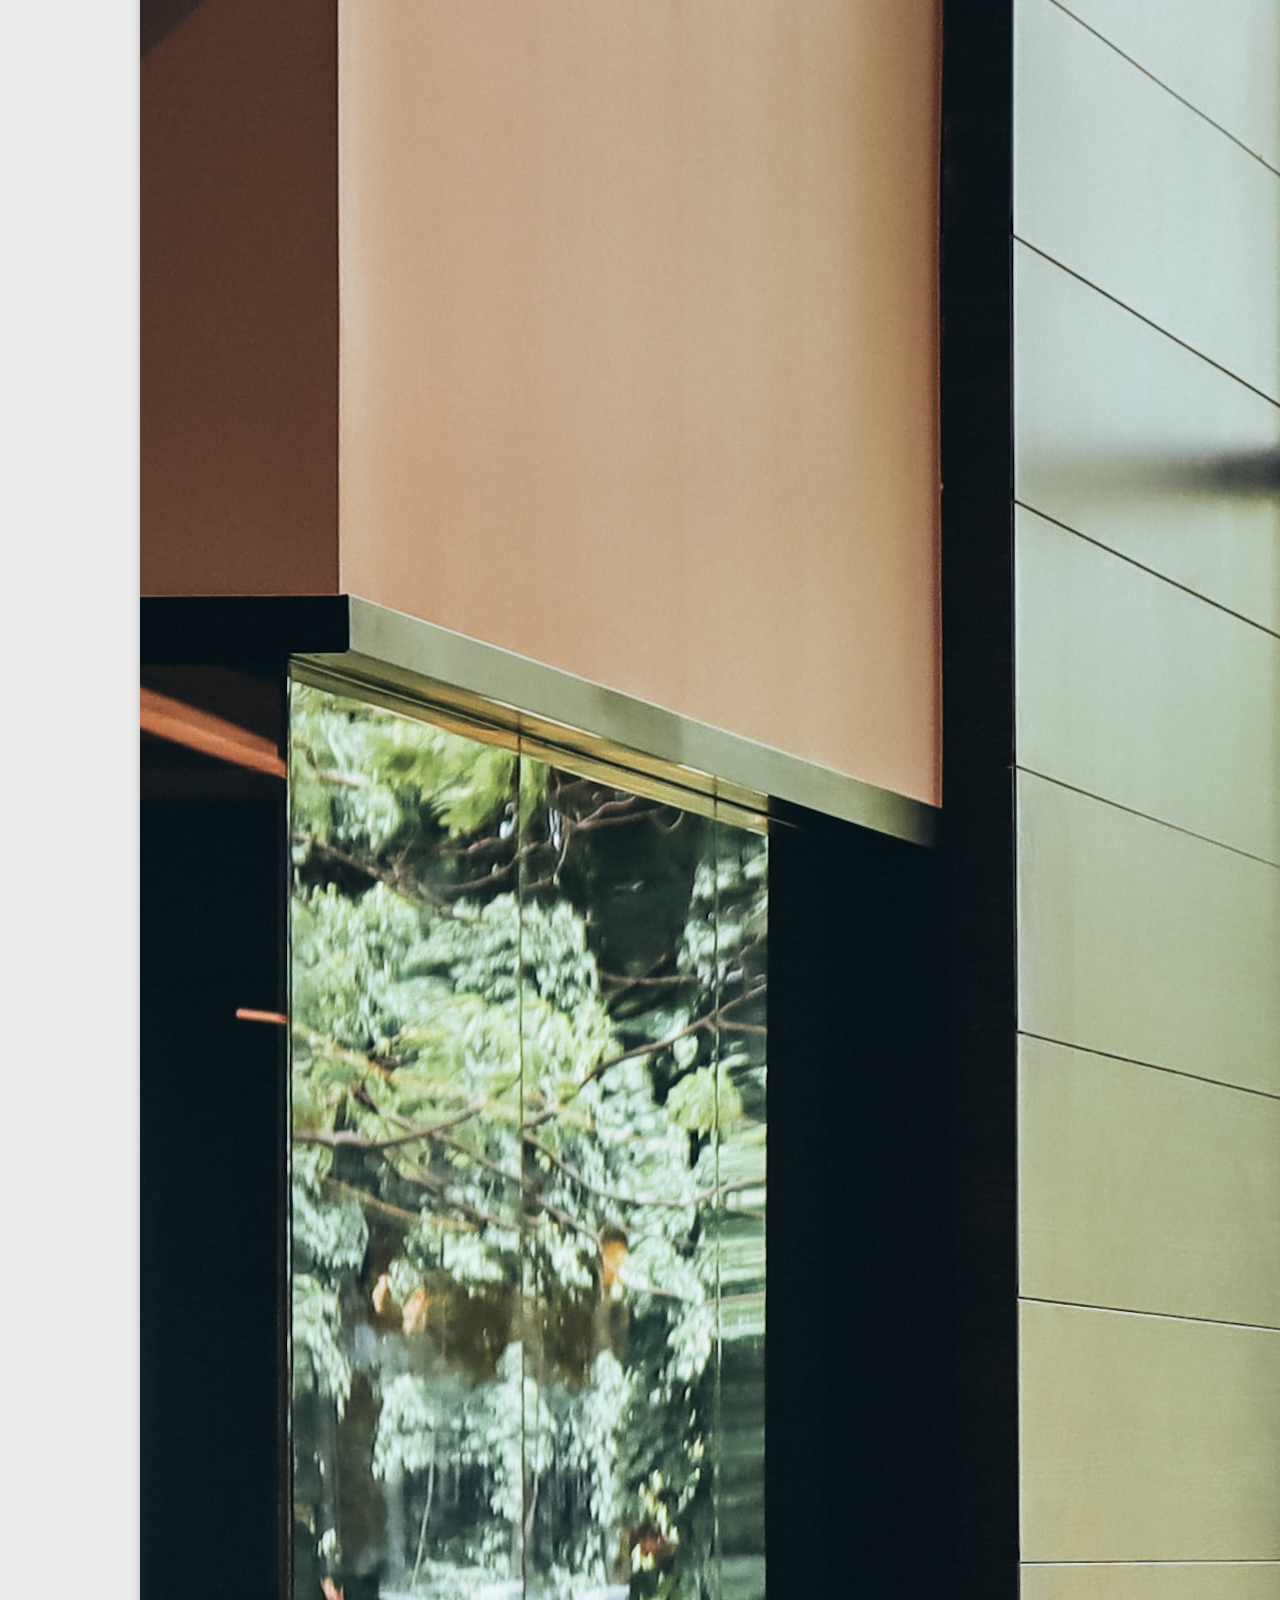
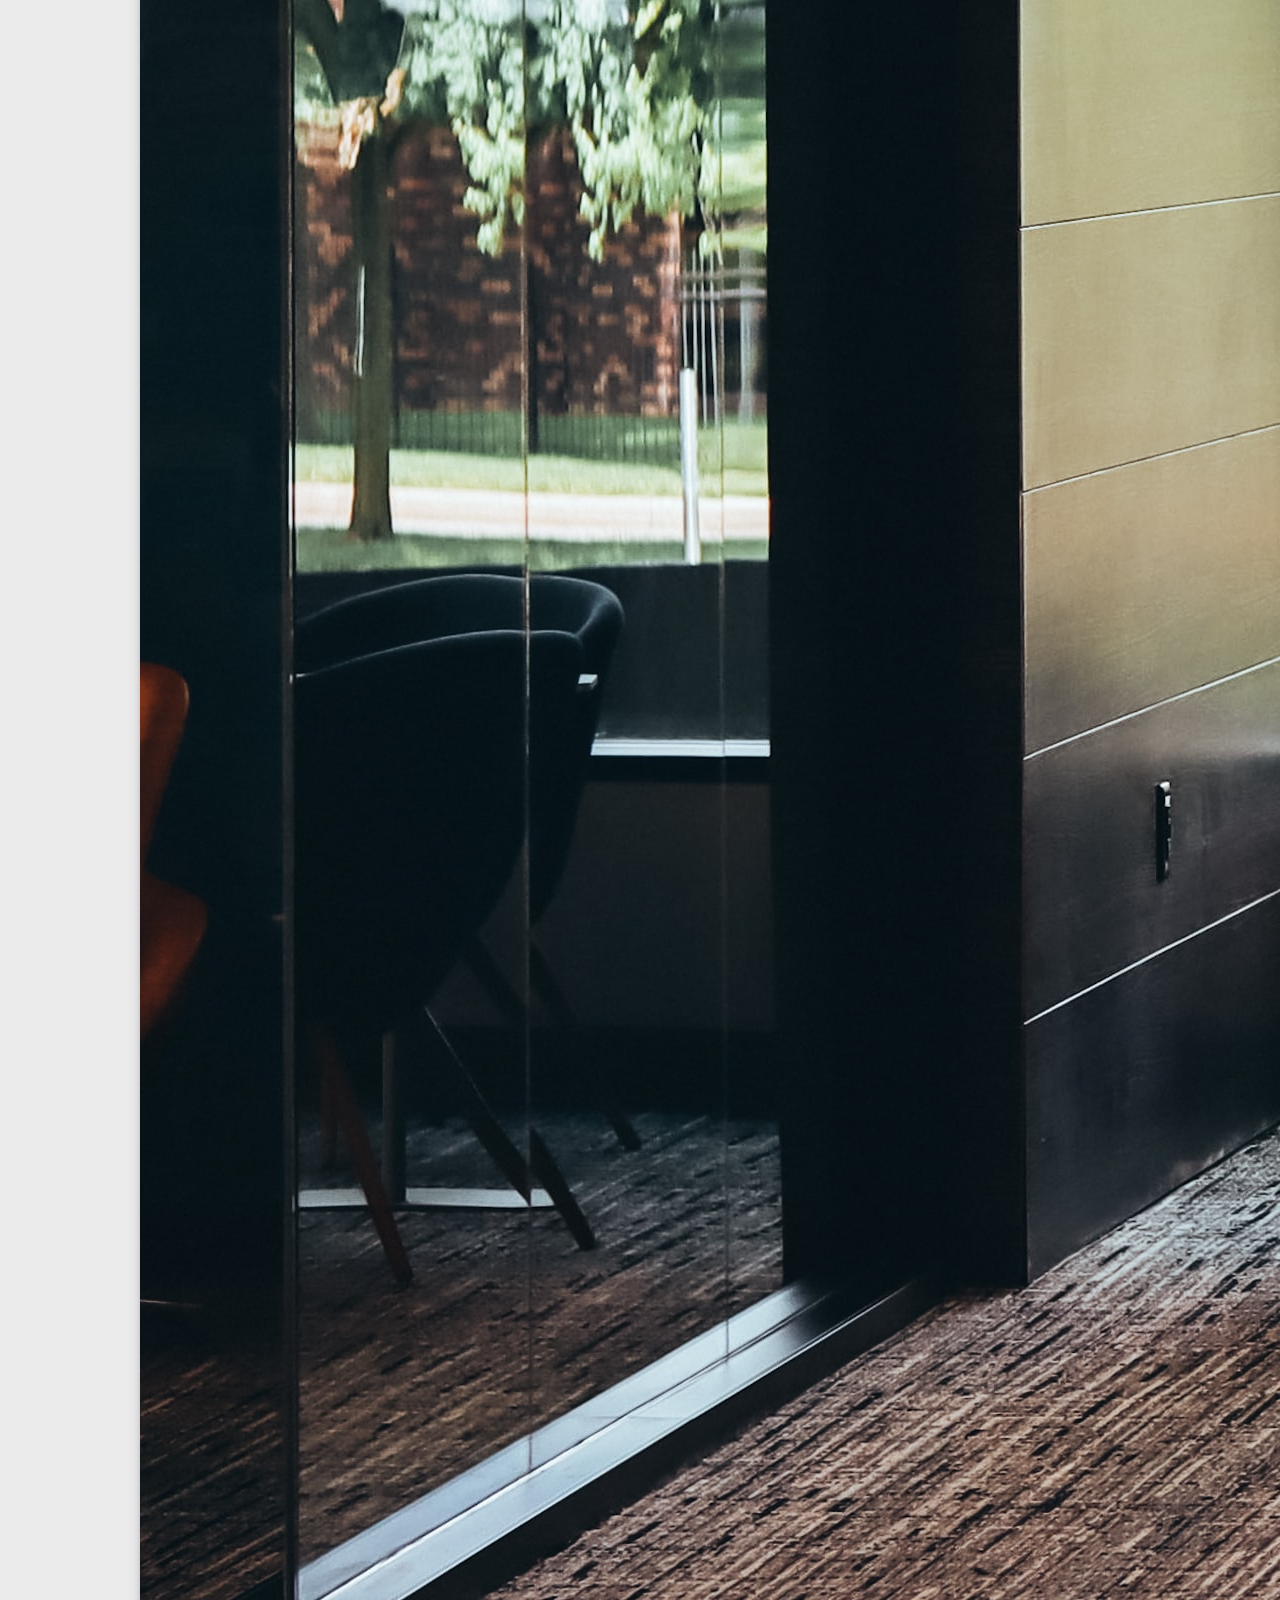
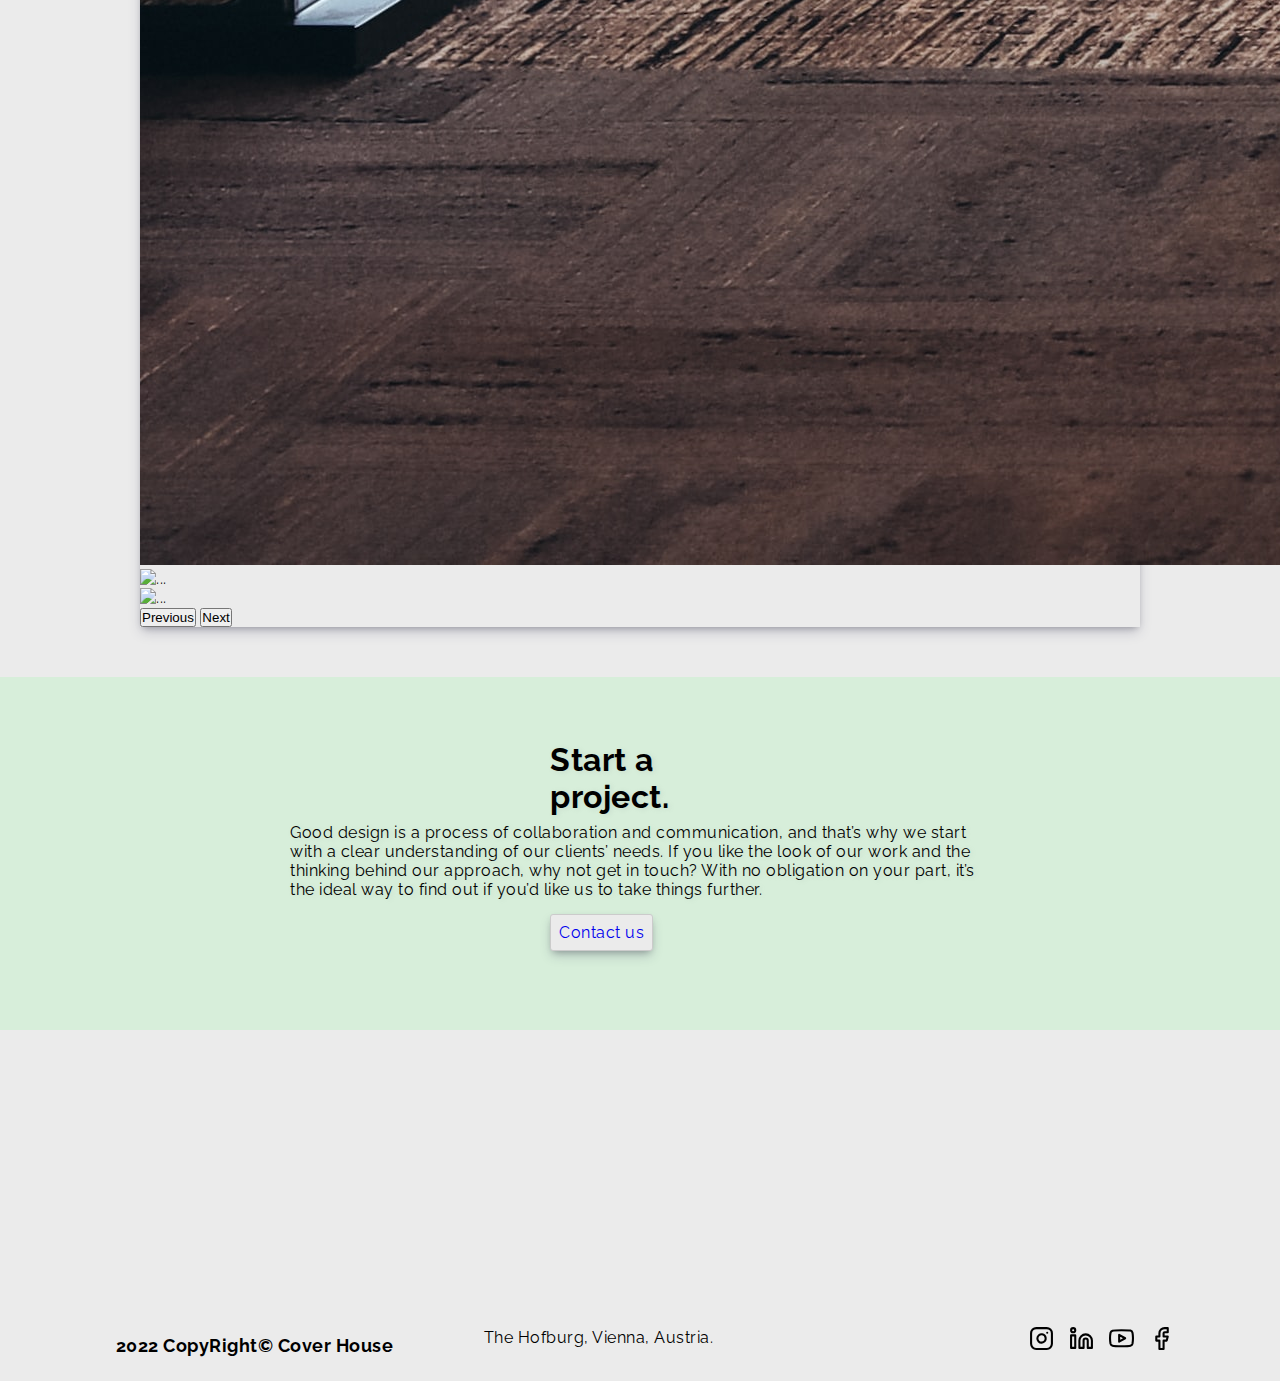
==== commit aae9109b: "cambios varios" ====
--- a/PruebaWeb3/HTML/index.html
+++ b/PruebaWeb3/HTML/index.html
@@ -6,6 +6,7 @@
     <link href="https://cdn.jsdelivr.net/npm/bootstrap@5.2.0-beta1/dist/css/bootstrap.min.css" rel="stylesheet" integrity="sha384-0evHe/X+R7YkIZDRvuzKMRqM+OrBnVFBL6DOitfPri4tjfHxaWutUpFmBp4vmVor" crossorigin="anonymous">
     <link href="../CSS/styles.css" rel="stylesheet" />
     <title>Cover House</title>
+    
 </head>
 <body>
 
@@ -136,6 +137,7 @@
 
 
     <!-- JavaScript-->
+    <script src="../JS(2)/index.js"></script> 
     <script src="https://cdn.jsdelivr.net/npm/bootstrap@5.2.0-beta1/dist/js/bootstrap.bundle.min.js"
             integrity="sha384-pprn3073KE6tl6bjs2QrFaJGz5/SUsLqktiwsUTF55Jfv3qYSDhgCecCxMW52nD2" crossorigin="anonymous"></script>
 </body>
--- a/PruebaWeb3/CSS/styles.css
+++ b/PruebaWeb3/CSS/styles.css
@@ -86,10 +86,10 @@
     box-shadow: rgba(50, 50, 93, 0.25) 0px 6px 12px -2px, rgba(0, 0, 0, 0.3) 0px 3px 7px -3px;
 }
 
-.cover-img:hover {
-    box-shadow: rgba(50, 50, 93, 0.25) 0px 13px 27px -5px, rgba(0, 0, 0, 0.3) 0px 8px 16px -8px;
-    filter: brightness(.5);
-}
+    .cover-img:hover {
+        box-shadow: rgba(50, 50, 93, 0.25) 0px 13px 27px -5px, rgba(0, 0, 0, 0.3) 0px 8px 16px -8px;
+        filter: brightness(.5);
+    }
 
 .text-image {
     color: var(--purewhite);
@@ -97,10 +97,10 @@
     opacity: 0;
 }
 
-.text-image h2 {
-    font-size: 28px;
-    text-shadow: 2px 1px 15px rgba(145, 150, 150, 0.18);
-}
+    .text-image h2 {
+        font-size: 28px;
+        text-shadow: 2px 1px 15px rgba(145, 150, 150, 0.18);
+    }
 
 .img-container:hover .text-image {
     transition: .5s ease;
@@ -115,29 +115,27 @@
 
 .testimony-container {
     background-color: var(--container--testimony--lightgreen);
-    display: flex;
     align-content: center;
     margin-right: auto;
     margin-left: auto;
-    gap: 50px;
+    gap: 8rem;
+    display: flex;
+    justify-content: center;
+    align-items: center;
+    padding: 3rem 8rem;
 }
 
 .text-testimony-container {
-    margin-left: 200px;
-    margin-right: 150px;
-    margin-top: 60px;
-    margin-bottom: 60px;
+    width:100%;
+    max-width: 600px;
     align-items: center;
     font-size: 16px;
     text-shadow: 2px 1px 5px rgba(145, 150, 150, 0.18);
 }
 
 .img-testimony-container {
-    width: 550px;
-    height: 500px;
-    margin-right: 400px;
-    margin-top: 60px;
-    margin-bottom: 60px;
+    width: 100%;
+    max-width: 320px;
     box-shadow: rgba(50, 50, 93, 0.25) 0px 6px 12px -2px, rgba(0, 0, 0, 0.3) 0px 3px 7px -3px;
 }
 
@@ -177,6 +175,10 @@
 .consulta-container {
     background-color: var(--container--testimony--lightgreen);
     padding: 4rem 0;
+    
+    align-items: center;
+    
+    
 }
 
 .title-consulta-container {
@@ -186,7 +188,9 @@
 }
 
 .text-consulta-container {
-    margin: 5px 550px;
+    width: 100%;
+    max-width: 700px;
+    margin: 0 auto;
     text-shadow: 2px 1px 5px rgba(145, 150, 150, 0.18);
 }
 
@@ -240,3 +244,11 @@
     height: 25px;
     width: 25px;
 }
+
+@media screen and (max-width : 1050px) {
+
+    .testimony-container {
+        flex-direction: column;
+        gap:4rem;
+    }
+}
